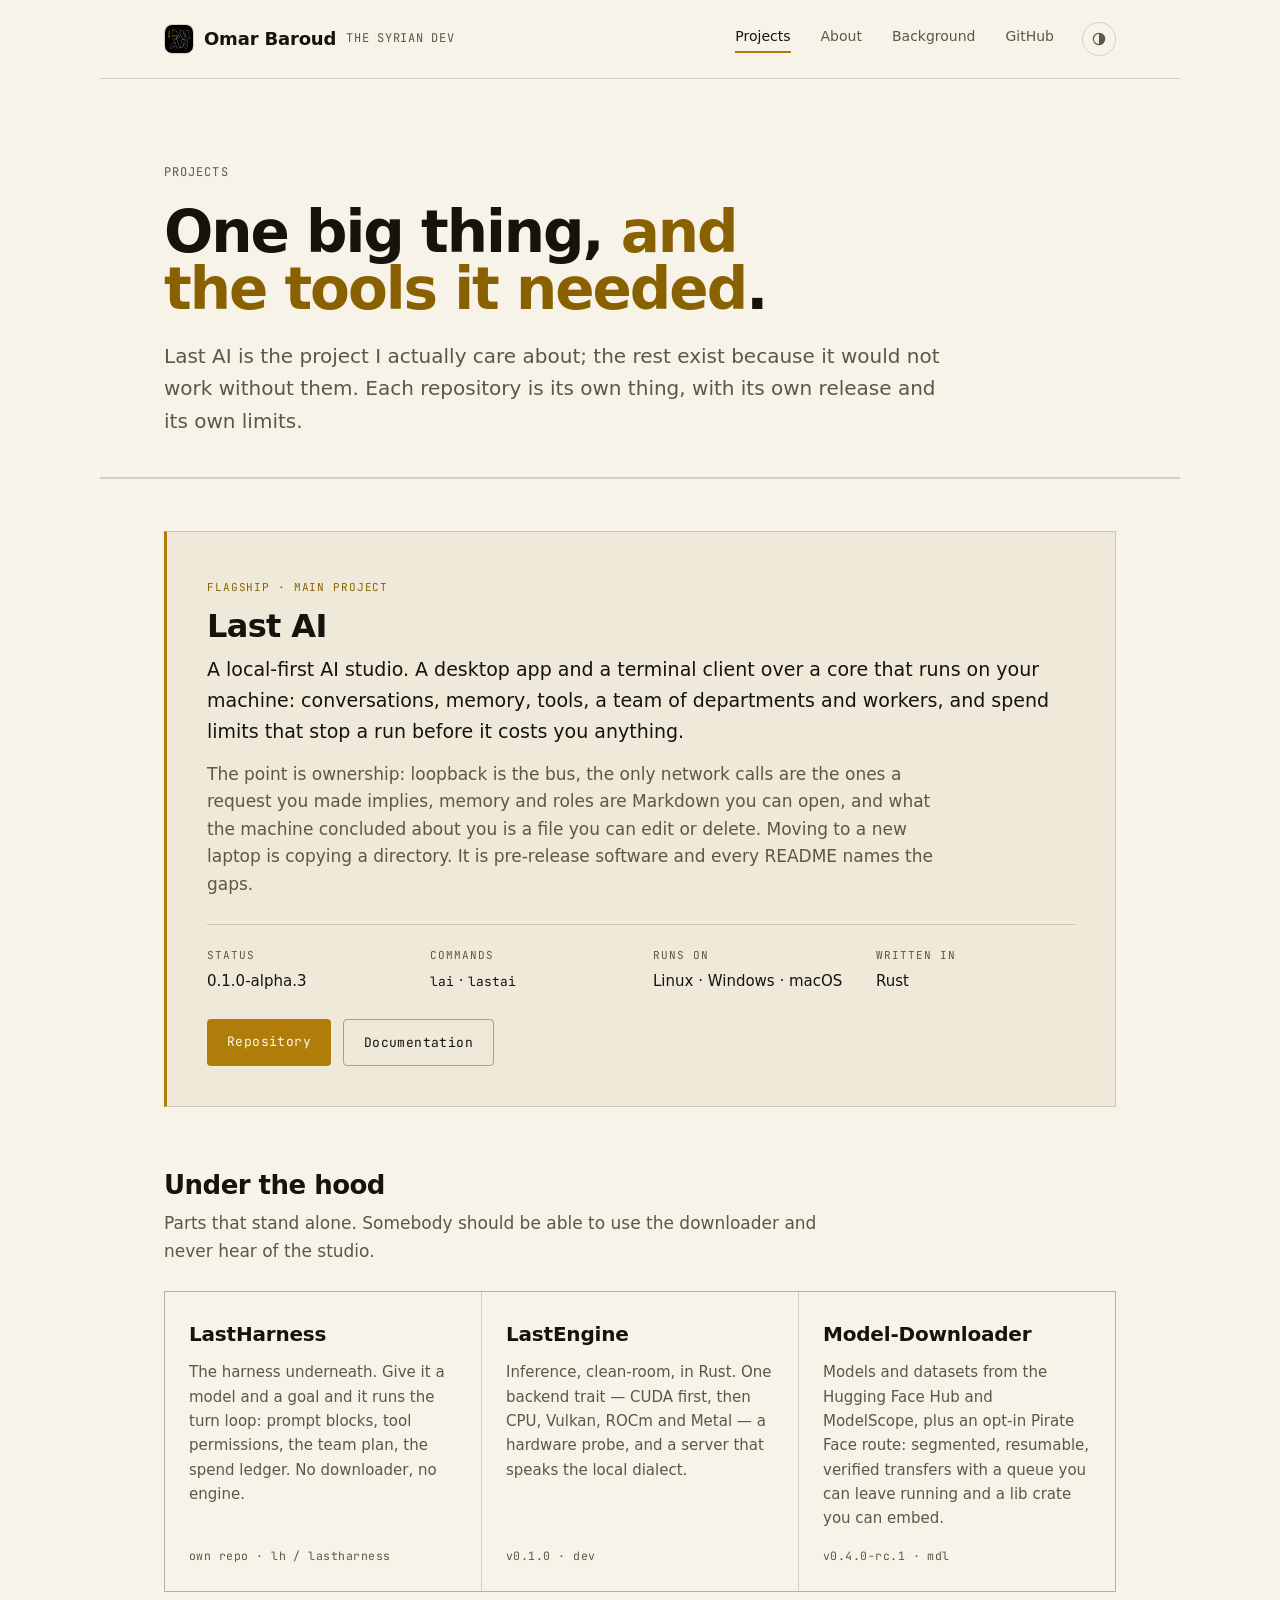
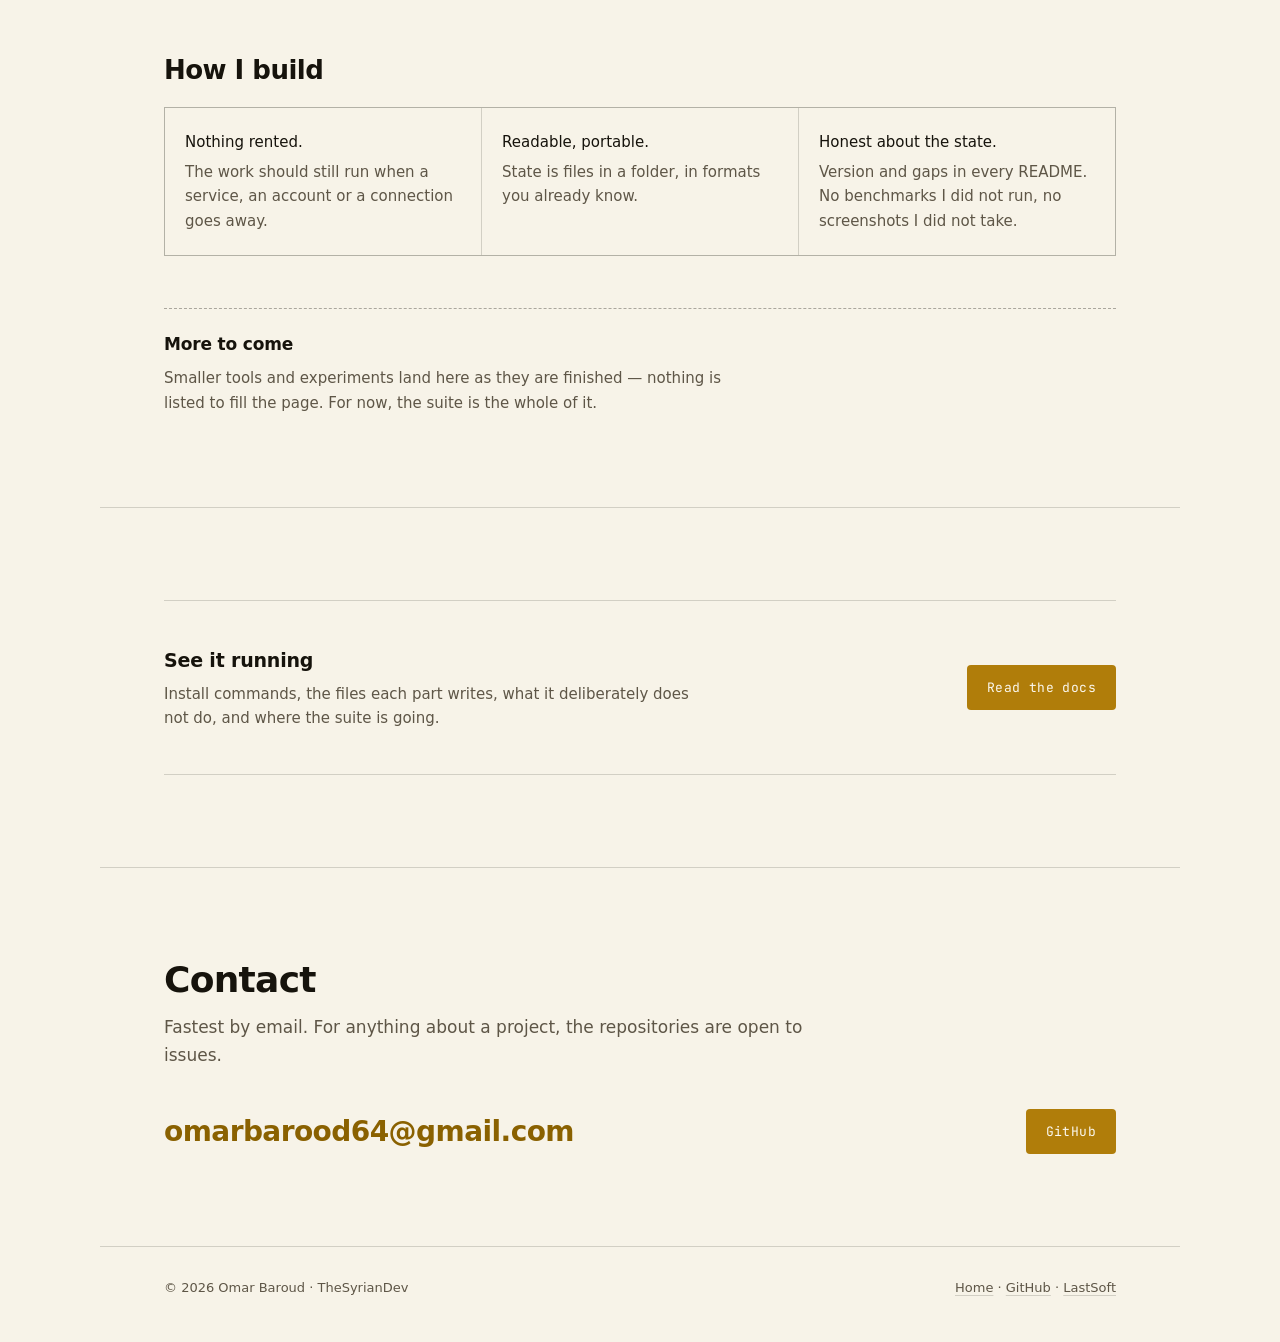
==== projects.html @ ea245a50 "Use the real profile mark and give the site a projects page. The hero and favicon now show Omar's mo" ====
<!doctype html>
<html lang="en">
<head>
<meta charset="utf-8">
<meta name="viewport" content="width=device-width, initial-scale=1">
<title>Projects — Omar Baroud</title>
<meta name="description" content="Projects by Omar Baroud (TheSyrianDev): Last AI, the local-first AI studio, and the tools under it — LastHarness, LastEngine and Model-Downloader.">
<meta name="theme-color" content="#0a0a09">
<link rel="icon" href="assets/pfp.png" type="image/png">
<link rel="icon" href="assets/favicon-64.png" sizes="64x64" type="image/png">
<link rel="apple-touch-icon" href="assets/apple-touch-icon.png">
<script>
  /* apply a saved theme before first paint so the page never flashes */
  try {
    var t = localStorage.getItem('theme');
    if (t === 'light' || t === 'dark' || t === 'auto') {
      document.documentElement.setAttribute('data-theme', t);
      if (t !== 'auto') {
        document.querySelector('meta[name="theme-color"]')
          .setAttribute('content', t === 'light' ? '#f7f3e8' : '#0a0a09');
      }
    }
  } catch (e) {}
</script>
<link rel="preconnect" href="https://cdn.fontshare.com" crossorigin>
<link rel="stylesheet" href="https://api.fontshare.com/v2/css?f[]=cabinet-grotesk@700,800&f[]=switzer@400,500&display=swap">
<link rel="stylesheet" href="https://fonts.googleapis.com/css2?family=JetBrains+Mono:wght@400;500&display=swap">
<link rel="stylesheet" href="style.css">
</head>
<body>

<a class="skip" href="#main">Skip to content</a>

<header class="top">
  <a class="who" href="./">
    <img class="avatar" src="assets/pfp.png" alt="" width="32" height="32">
    Omar Baroud <span>THE SYRIAN DEV</span>
  </a>

  <div class="top-right">
    <nav class="top-nav" aria-label="Sections">
      <a href="projects.html" aria-current="page">Projects</a>
      <a href="index.html#about">About</a>
      <a href="index.html#background">Background</a>
      <a href="https://github.com/TheSyrianDev">GitHub</a>
    </nav>

    <button class="theme" id="theme-toggle" type="button" aria-label="Theme: auto" title="Theme: auto">
      <svg class="i-auto" viewBox="0 0 24 24" aria-hidden="true" fill="none" stroke="currentColor" stroke-width="1.7">
        <circle cx="12" cy="12" r="8.5"/><path d="M12 3.5a8.5 8.5 0 0 1 0 17z" fill="currentColor" stroke="none"/>
      </svg>
      <svg class="i-light" viewBox="0 0 24 24" aria-hidden="true" fill="none" stroke="currentColor" stroke-width="1.7" stroke-linecap="round">
        <circle cx="12" cy="12" r="4.2"/><path d="M12 2.6v2.2M12 19.2v2.2M4.4 12H2.2M21.8 12h-2.2M6.4 6.4 4.8 4.8M19.2 19.2l-1.6-1.6M17.6 6.4l1.6-1.6M4.8 19.2l1.6-1.6"/>
      </svg>
      <svg class="i-dark" viewBox="0 0 24 24" aria-hidden="true" fill="none" stroke="currentColor" stroke-width="1.7" stroke-linejoin="round">
        <path d="M20 14.6A8.6 8.6 0 0 1 9.4 4a8.6 8.6 0 1 0 10.6 10.6z"/>
      </svg>
    </button>
  </div>
</header>

<main id="main">

  <section class="page-head wrap">
    <p class="eyebrow">Projects</p>
    <h1 class="page-title">One big thing, <em>and the tools it needed</em>.</h1>
    <p class="lede">
      Last AI is the project I actually care about; the rest exist because it
      would not work without them. Each repository is its own thing, with its
      own release and its own limits.
    </p>
  </section>

  <section class="wrap project-page">
    <article id="last-ai" class="featured featured-tall">
      <span class="label">Flagship · main project</span>
      <h2>Last AI</h2>
      <p class="lead">
        A local-first AI studio. A desktop app and a terminal client over a core
        that runs on your machine: conversations, memory, tools, a team of
        departments and workers, and spend limits that stop a run before it
        costs you anything.
      </p>
      <p>
        The point is ownership: loopback is the bus, the only network calls are
        the ones a request you made implies, memory and roles are Markdown you
        can open, and what the machine concluded about you is a file you can
        edit or delete. Moving to a new laptop is copying a directory. It is
        pre-release software and every README names the gaps.
      </p>
      <dl class="spec">
        <div><dt>Status</dt><dd>0.1.0-alpha.3</dd></div>
        <div><dt>Commands</dt><dd><code>lai</code> · <code>lastai</code></dd></div>
        <div><dt>Runs on</dt><dd>Linux · Windows · macOS</dd></div>
        <div><dt>Written in</dt><dd>Rust</dd></div>
      </dl>
      <p class="actions">
        <a class="button" href="https://github.com/TheSyrianDev/LastAI">Repository</a>
        <a class="button ghost" href="/LastSoft/docs/">Documentation</a>
      </p>
    </article>

    <h2 class="block-title">Under the hood</h2>
    <p class="sub">
      Parts that stand alone. Somebody should be able to use the downloader and
      never hear of the studio.
    </p>

    <ul class="work work-3">
      <li id="lastharness">
        <span class="name"><a href="https://github.com/TheSyrianDev/LastHarness">LastHarness</a></span>
        <p>
          The harness underneath. Give it a model and a goal and it runs the
          turn loop: prompt blocks, tool permissions, the team plan, the spend
          ledger. No downloader, no engine.
        </p>
        <span class="state">own repo · lh / lastharness</span>
      </li>
      <li id="lastengine">
        <span class="name"><a href="https://github.com/TheSyrianDev/LastEngine">LastEngine</a></span>
        <p>
          Inference, clean-room, in Rust. One backend trait — CUDA first, then
          CPU, Vulkan, ROCm and Metal — a hardware probe, and a server that
          speaks the local dialect.
        </p>
        <span class="state">v0.1.0 · dev</span>
      </li>
      <li id="model-downloader">
        <span class="name"><a href="https://github.com/TheSyrianDev/Model-Downloader">Model-Downloader</a></span>
        <p>
          Models and datasets from the Hugging Face Hub and ModelScope, plus an
          opt-in Pirate Face route: segmented, resumable, verified transfers
          with a queue you can leave running and a lib crate you can embed.
        </p>
        <span class="state">v0.4.0-rc.1 · mdl</span>
      </li>
    </ul>

    <h2 class="block-title">How I build</h2>
    <ul class="principles">
      <li>
        <strong>Nothing rented.</strong> The work should still run when a
        service, an account or a connection goes away.
      </li>
      <li>
        <strong>Readable, portable.</strong> State is files in a folder, in
        formats you already know.
      </li>
      <li>
        <strong>Honest about the state.</strong> Version and gaps in every
        README. No benchmarks I did not run, no screenshots I did not take.
      </li>
    </ul>

    <div class="more-projects">
      <h3>More to come</h3>
      <p>
        Smaller tools and experiments land here as they are finished — nothing
        is listed to fill the page. For now, the suite is the whole of it.
      </p>
      <!-- add new projects as <li> entries in .work above, or their own article here -->
    </div>
  </section>

  <section class="wrap">
    <div class="docs">
      <div>
        <h3>See it running</h3>
        <p>
          Install commands, the files each part writes, what it deliberately
          does not do, and where the suite is going.
        </p>
      </div>
      <a class="button" href="/LastSoft/docs/">Read the docs</a>
    </div>
  </section>

  <section id="contact" class="wrap">
    <h2>Contact</h2>
    <p class="sub">
      Fastest by email. For anything about a project, the repositories are open
      to issues.
    </p>
    <div class="contact">
      <a class="mail" href="mailto:omarbarood64@gmail.com">omarbarood64@gmail.com</a>
      <a class="button" href="https://github.com/TheSyrianDev">GitHub</a>
    </div>
  </section>

</main>

<footer class="wrap">
  <span>© 2026 Omar Baroud · TheSyrianDev</span>
  <span>
    <a href="./">Home</a> ·
    <a href="https://github.com/TheSyrianDev">GitHub</a> ·
    <a href="/LastSoft/">LastSoft</a>
  </span>
</footer>

<script src="theme.js" defer></script>
</body>
</html>
---- style.css ----
/* --------------------------------------------------------------- tokens */
/* Gold, black and white, taken from the mark on the profile picture.
   Dark is the default; [data-theme] on <html> overrides it. */

:root {
  --gold: #e0a526;
  --black: #0a0a09;

  --ground: #0a0a09;
  --raised: #131210;
  --ink: #f5f1e6;
  --muted: #a29a8b;
  --accent: #e0a526;
  --accent-fill: #e0a526;
  --hair: rgba(245, 241, 230, 0.14);
  --hair-strong: rgba(245, 241, 230, 0.28);
  --on-accent: #0a0a09;
  color-scheme: dark;

  --display: "Cabinet Grotesk", "Archivo", system-ui, sans-serif;
  --text: "Switzer", ui-sans-serif, system-ui, -apple-system, "Segoe UI", sans-serif;
  --mono: "JetBrains Mono", ui-monospace, SFMono-Regular, Menlo, monospace;

  --gutter: clamp(20px, 5vw, 64px);
  --measure: 62ch;
  --radius: 4px;
}

html[data-theme="light"] {
  --ground: #f7f3e8;
  --raised: #efe9da;
  --ink: #16130c;
  --muted: #5e5647;
  --accent: #8a6100;
  --accent-fill: #b07d0a;
  --hair: rgba(22, 19, 12, 0.16);
  --hair-strong: rgba(22, 19, 12, 0.34);
  --on-accent: #fbf8ef;
  color-scheme: light;
}

@media (prefers-color-scheme: light) {
  html[data-theme="auto"],
  html:not([data-theme]) {
    --ground: #f7f3e8;
    --raised: #efe9da;
    --ink: #16130c;
    --muted: #5e5647;
    --accent: #8a6100;
    --accent-fill: #b07d0a;
    --hair: rgba(22, 19, 12, 0.16);
    --hair-strong: rgba(22, 19, 12, 0.34);
    --on-accent: #fbf8ef;
    color-scheme: light;
  }
}

* { box-sizing: border-box; }

html {
  -webkit-text-size-adjust: 100%;
  scroll-behavior: smooth;
  background: var(--ground);
  scroll-padding-top: 24px;
}

body {
  margin: 0;
  background: var(--ground);
  color: var(--ink);
  font-family: var(--text);
  font-size: 17px;
  line-height: 1.62;
  -webkit-font-smoothing: antialiased;
  text-rendering: optimizeLegibility;
  transition: background-color 180ms ease, color 180ms ease;
}

::selection { background: var(--accent-fill); color: var(--on-accent); }

:focus-visible {
  outline: 2px solid var(--accent);
  outline-offset: 3px;
  border-radius: 2px;
}

a {
  color: inherit;
  text-decoration-color: var(--hair);
  text-underline-offset: 3px;
}
a:hover { text-decoration-color: var(--accent); }

code {
  font-family: var(--mono);
  font-size: 0.86em;
  color: var(--ink);
}

.skip {
  position: absolute;
  left: -9999px;
}
.skip:focus {
  left: 12px;
  top: 12px;
  padding: 10px 16px;
  background: var(--ink);
  color: var(--ground);
  z-index: 20;
}

/* --------------------------------------------------------------- layout */
.wrap {
  max-width: 1080px;
  margin: 0 auto;
  padding-inline: var(--gutter);
}

header.top {
  display: flex;
  align-items: center;
  justify-content: space-between;
  gap: 20px;
  flex-wrap: wrap;
  padding-block: 22px;
  max-width: 1080px;
  margin: 0 auto;
  padding-inline: var(--gutter);
  border-bottom: 1px solid var(--hair);
}

.who {
  display: flex;
  align-items: center;
  gap: 10px;
  font-family: var(--display);
  font-weight: 800;
  font-size: 18px;
  letter-spacing: -0.01em;
  text-decoration: none;
}

.who .avatar {
  width: 30px;
  height: 30px;
  flex: none;
  border-radius: 8px;
  border: 1px solid var(--hair);
  display: block;
  object-fit: cover;
}

.who span {
  font-family: var(--mono);
  font-size: 12px;
  font-weight: 400;
  letter-spacing: 0.06em;
  color: var(--muted);
}

.top-right {
  display: flex;
  align-items: center;
  gap: clamp(14px, 2.4vw, 28px);
}

nav.top-nav {
  display: flex;
  gap: clamp(14px, 2.4vw, 30px);
  font-size: 14px;
}

nav.top-nav a {
  color: var(--muted);
  text-decoration: none;
}
nav.top-nav a:hover { color: var(--ink); }
nav.top-nav a[aria-current="page"] { color: var(--ink); }
nav.top-nav a[aria-current="page"]::after {
  content: "";
  display: block;
  height: 2px;
  margin-top: 3px;
  background: var(--accent-fill);
}

.theme {
  display: inline-flex;
  align-items: center;
  justify-content: center;
  width: 34px;
  height: 34px;
  padding: 0;
  border: 1px solid var(--hair);
  border-radius: 50%;
  background: transparent;
  color: var(--muted);
  cursor: pointer;
  transition: color 140ms ease, border-color 140ms ease;
}
.theme:hover { color: var(--accent); border-color: var(--hair-strong); }
.theme svg { width: 16px; height: 16px; display: block; }
.theme .i-light, .theme .i-dark { display: none; }

/* auto shows the half moon, an explicit choice shows what is now on screen */
html[data-theme="light"] .theme .i-light,
html[data-theme="dark"] .theme .i-dark,
html[data-theme="auto"] .theme .i-auto { display: block; }
html[data-theme="light"] .theme .i-auto,
html[data-theme="dark"] .theme .i-auto { display: none; }

/* ---------------------------------------------------------------- hero */
.hero {
  display: grid;
  grid-template-columns: minmax(0, 1fr) auto;
  align-items: center;
  gap: clamp(28px, 6vw, 72px);
  padding-block: clamp(56px, 11vw, 118px) clamp(40px, 7vw, 80px);
  border-bottom: 1px solid var(--hair);
}

.hero-mark {
  justify-self: end;
  width: clamp(150px, 24vw, 260px);
}
.hero-mark img {
  display: block;
  width: 100%;
  height: auto;
  border-radius: 14px;
  border: 1px solid var(--hair);
  background: #0a0a09;
}
.hero-mark p {
  display: flex;
  justify-content: space-between;
  gap: 10px;
  margin: 10px 0 0;
  font-family: var(--mono);
  font-size: 11px;
  letter-spacing: 0.06em;
  color: var(--accent);
}
.hero-mark p span { color: var(--muted); }

.eyebrow {
  font-family: var(--mono);
  font-size: 12px;
  letter-spacing: 0.09em;
  text-transform: uppercase;
  color: var(--muted);
  margin: 0 0 22px;
}
.eyebrow b { color: var(--accent); font-weight: 500; }

h1 {
  font-family: var(--display);
  font-weight: 800;
  font-size: clamp(40px, 8vw, 88px);
  line-height: 0.98;
  letter-spacing: -0.035em;
  margin: 0 0 26px;
  max-width: 16ch;
  text-wrap: balance;
}
h1 em {
  font-style: normal;
  color: var(--accent);
}

.lede {
  max-width: var(--measure);
  font-size: clamp(17px, 1.9vw, 20px);
  color: var(--muted);
  margin: 0;
}
.lede strong { color: var(--ink); font-weight: 500; }

.facts {
  list-style: none;
  display: flex;
  flex-wrap: wrap;
  gap: 8px 10px;
  margin: 34px 0 0;
  padding: 0;
}

.facts li {
  font-family: var(--mono);
  font-size: 12px;
  letter-spacing: 0.02em;
  color: var(--muted);
  border: 1px solid var(--hair);
  border-radius: 999px;
  padding: 5px 12px;
}
.facts li:first-child {
  color: var(--accent);
  border-color: color-mix(in srgb, var(--accent) 45%, transparent);
}

/* ------------------------------------------------------------ sections */
section { padding-block: clamp(48px, 8vw, 92px); }

section + section { border-top: 1px solid var(--hair); }

h2 {
  font-family: var(--display);
  font-weight: 800;
  font-size: clamp(26px, 3.6vw, 36px);
  letter-spacing: -0.02em;
  line-height: 1.1;
  margin: 0 0 14px;
}

.sub {
  max-width: var(--measure);
  color: var(--muted);
  margin: 0 0 40px;
}

h3 {
  font-family: var(--display);
  font-weight: 700;
  font-size: 19px;
  letter-spacing: -0.01em;
  margin: 0 0 8px;
}

/* about */
.about {
  display: grid;
  grid-template-columns: minmax(0, 1fr) minmax(0, 1fr);
  gap: clamp(24px, 5vw, 64px);
  align-items: start;
}
.about p { margin: 0 0 18px; max-width: var(--measure); }
.about p:last-child { margin-bottom: 0; }
.about .aside {
  border-left: 2px solid var(--accent-fill);
  padding-left: 22px;
  font-size: 15px;
  color: var(--muted);
}
.about .aside dl { margin: 0; display: grid; gap: 14px; }
.about .aside dt {
  font-family: var(--mono);
  font-size: 11px;
  letter-spacing: 0.09em;
  text-transform: uppercase;
  color: var(--muted);
  margin-bottom: 3px;
}
.about .aside dd { margin: 0; color: var(--ink); }

/* goal list */
.goal-list {
  list-style: none;
  margin: 0;
  padding: 0;
  display: grid;
  gap: 0;
}
.goal-list li {
  display: grid;
  grid-template-columns: 46px minmax(0, 1fr);
  gap: 18px;
  padding-block: 22px;
  border-top: 1px solid var(--hair);
}
.goal-list li:last-child { border-bottom: 1px solid var(--hair); }
.goal-list b {
  font-family: var(--mono);
  font-weight: 400;
  font-size: 13px;
  color: var(--accent);
  padding-top: 3px;
}
.goal-list span { color: var(--muted); max-width: 68ch; }
.goal-list strong { color: var(--ink); font-weight: 500; }

/* section heading with a link on the right */
.section-head {
  display: flex;
  align-items: baseline;
  justify-content: space-between;
  gap: 20px;
  flex-wrap: wrap;
}
.section-head h2 { margin-bottom: 6px; }
.more {
  font-family: var(--mono);
  font-size: 13px;
  letter-spacing: 0.03em;
  color: var(--muted);
  text-decoration: none;
  white-space: nowrap;
}
.more:hover { color: var(--accent); }

/* featured project card */
.featured {
  display: block;
  margin: 26px 0 26px;
  padding: clamp(24px, 4vw, 40px);
  border: 1px solid var(--hair);
  border-left: 3px solid var(--accent-fill);
  background: var(--raised);
  text-decoration: none;
  transition: border-color 160ms ease;
}
a.featured:hover { border-color: var(--hair-strong); }
.featured .label {
  display: inline-block;
  font-family: var(--mono);
  font-size: 11px;
  letter-spacing: 0.08em;
  text-transform: uppercase;
  color: var(--accent);
  margin-bottom: 12px;
}
.featured h3, .featured h2 {
  font-family: var(--display);
  font-weight: 800;
  font-size: clamp(24px, 3.2vw, 32px);
  letter-spacing: -0.02em;
  margin: 0 0 10px;
}
.featured p { margin: 0; color: var(--muted); max-width: 68ch; }
.featured .state {
  display: block;
  margin-top: 16px;
  font-family: var(--mono);
  font-size: 11.5px;
  letter-spacing: 0.04em;
  color: var(--muted);
}

/* projects page */
.page-head {
  padding-block: clamp(44px, 8vw, 84px) clamp(26px, 4vw, 40px);
  border-bottom: 1px solid var(--hair);
}
h1.page-title {
  font-size: clamp(32px, 5.6vw, 58px);
  max-width: 22ch;
  margin-bottom: 22px;
}
.project-page { padding-block: clamp(32px, 5vw, 52px) clamp(48px, 8vw, 92px); }
.featured-tall { margin-top: 0; }
.featured .lead { font-size: clamp(17px, 1.9vw, 19px); color: var(--ink); max-width: 70ch; }
.featured .lead + p { margin-top: 14px; }
.featured .spec {
  display: grid;
  grid-template-columns: repeat(auto-fit, minmax(130px, 1fr));
  gap: 18px 24px;
  margin: 26px 0 0;
  padding-top: 22px;
  border-top: 1px solid var(--hair);
}
.featured .spec dt {
  font-family: var(--mono);
  font-size: 11px;
  letter-spacing: 0.09em;
  text-transform: uppercase;
  color: var(--muted);
  margin-bottom: 4px;
}
.featured .spec dd { margin: 0; font-size: 15px; }
.featured .actions {
  display: flex;
  flex-wrap: wrap;
  gap: 12px;
  margin-top: 26px;
  max-width: none;
}
.button.ghost {
  background: transparent;
  color: var(--ink);
  border: 1px solid var(--hair-strong);
}
.button.ghost:hover { border-color: var(--accent); color: var(--accent); filter: none; }

h2.block-title {
  font-size: clamp(20px, 2.6vw, 26px);
  margin: clamp(40px, 6vw, 64px) 0 10px;
}
h2.block-title + .sub { margin-bottom: 26px; }

.principles {
  list-style: none;
  margin: 22px 0 0;
  padding: 0;
  display: grid;
  grid-template-columns: repeat(auto-fit, minmax(220px, 1fr));
  gap: 1px;
  background: var(--hair);
  border: 1px solid var(--hair);
}
.principles li {
  background: var(--ground);
  padding: 22px 20px;
  color: var(--muted);
  font-size: 15px;
}
.principles strong { display: block; color: var(--ink); font-weight: 500; margin-bottom: 6px; }

.more-projects {
  margin-top: clamp(34px, 5vw, 52px);
  padding-top: 22px;
  border-top: 1px dashed var(--hair-strong);
}
.more-projects h3 { font-size: 17px; }
.more-projects p { margin: 0; color: var(--muted); max-width: 62ch; font-size: 15px; }

/* projects */
.work {
  list-style: none;
  margin: 0;
  padding: 0;
  display: grid;
  grid-template-columns: repeat(auto-fit, minmax(240px, 1fr));
  gap: 1px;
  background: var(--hair);
  border: 1px solid var(--hair);
}
.work li {
  background: var(--ground);
  padding: 26px 24px;
  display: flex;
  flex-direction: column;
  gap: 10px;
}
.work .name {
  font-family: var(--display);
  font-weight: 700;
  font-size: 20px;
  letter-spacing: -0.01em;
}
.work .name a { text-decoration: none; }
.work .name a:hover { color: var(--accent); }
.work p { margin: 0; color: var(--muted); font-size: 15px; }
.work .state {
  margin-top: auto;
  font-family: var(--mono);
  font-size: 11.5px;
  letter-spacing: 0.04em;
  color: var(--muted);
  padding-top: 6px;
}

/* LastSoft */
.company {
  display: grid;
  grid-template-columns: minmax(0, 1fr) auto;
  gap: 28px;
  align-items: center;
  border: 1px solid var(--hair);
  border-left: 3px solid var(--accent-fill);
  padding: clamp(22px, 4vw, 34px);
  background: var(--raised);
}
.company p { margin: 0; color: var(--muted); max-width: 66ch; }
.company h3 .tag {
  font-family: var(--mono);
  font-size: 11px;
  font-weight: 400;
  letter-spacing: 0.07em;
  text-transform: uppercase;
  color: var(--accent);
  border: 1px solid var(--hair);
  border-radius: 999px;
  padding: 2px 9px;
  vertical-align: 3px;
  margin-left: 6px;
}

.button {
  display: inline-block;
  font-family: var(--mono);
  font-size: 13px;
  letter-spacing: 0.03em;
  text-decoration: none;
  color: var(--on-accent);
  background: var(--accent-fill);
  padding: 12px 20px;
  border-radius: var(--radius);
  white-space: nowrap;
  transition: filter 140ms ease;
}
.button:hover { filter: brightness(1.08); }

/* docs band */
.docs {
  display: flex;
  align-items: center;
  justify-content: space-between;
  gap: 28px;
  flex-wrap: wrap;
  border-top: 1px solid var(--hair);
  border-bottom: 1px solid var(--hair);
  padding-block: clamp(28px, 5vw, 44px);
}
section.docs-section { padding-block: clamp(36px, 6vw, 56px); }
.docs h3 { margin-bottom: 6px; }
.docs p { margin: 0; color: var(--muted); max-width: 56ch; font-size: 15px; }

/* background: education, languages, skills */
.grid-3 {
  display: grid;
  grid-template-columns: repeat(3, minmax(0, 1fr));
  gap: 1px;
  background: var(--hair);
  border: 1px solid var(--hair);
}
.grid-3 > div {
  background: var(--ground);
  padding: 26px 24px;
}
.grid-3 p { margin: 0 0 12px; color: var(--muted); font-size: 15px; }
.grid-3 p:last-child { margin-bottom: 0; }
.grid-3 ul {
  list-style: none;
  margin: 0;
  padding: 0;
  display: grid;
  gap: 7px;
  font-size: 15px;
  color: var(--muted);
}
.grid-3 ul li::before {
  content: "";
  display: inline-block;
  width: 5px;
  height: 5px;
  border-radius: 50%;
  background: var(--accent-fill);
  vertical-align: 2px;
  margin-right: 9px;
}

/* contact */
.contact {
  display: grid;
  grid-template-columns: minmax(0, 1fr) auto;
  align-items: center;
  gap: 28px;
}
.contact a.mail {
  font-family: var(--display);
  font-weight: 700;
  font-size: clamp(20px, 3vw, 28px);
  letter-spacing: -0.02em;
  color: var(--accent);
  text-decoration: none;
  word-break: break-word;
}
.contact a.mail:hover { text-decoration: underline; }

/* --------------------------------------------------------------- footer */
footer.wrap {
  display: flex;
  justify-content: space-between;
  gap: 16px;
  flex-wrap: wrap;
  padding-block: 30px 44px;
  border-top: 1px solid var(--hair);
  font-size: 13px;
  color: var(--muted);
}
footer.wrap a { color: var(--muted); }
footer.wrap a:hover { color: var(--accent); }

/* ----------------------------------------------------------- responsive */
@media (max-width: 820px) {
  .about,
  .hero,
  .grid-3,
  .work,
  .company,
  .contact {
    grid-template-columns: minmax(0, 1fr);
  }
  .hero-mark {
    justify-self: start;
    width: clamp(130px, 32vw, 180px);
    order: -1;
  }
  .work { gap: 1px; }
  .company { align-items: start; }
  .button { justify-self: start; }
}

@media (max-width: 560px) {
  body { font-size: 16px; }
  header.top { padding-block: 18px 14px; }
  .top-right { width: 100%; justify-content: space-between; }
  nav.top-nav { font-size: 13px; gap: 14px; flex-wrap: wrap; }
  .goal-list li { grid-template-columns: 30px minmax(0, 1fr); gap: 12px; }
  h1 { max-width: none; }
}

@media (prefers-reduced-motion: reduce) {
  html { scroll-behavior: auto; }
  *, *::before, *::after {
    transition-duration: 0.01ms !important;
    animation-duration: 0.01ms !important;
  }
}

@media print {
  :root, html[data-theme="light"] {
    --ground: #fff;
    --raised: #fff;
    --ink: #000;
    --muted: #333;
    --accent: #6b4b00;
    --hair: rgba(0, 0, 0, 0.2);
  }
  .theme, nav.top-nav, .skip { display: none; }
  section { break-inside: avoid; }
}
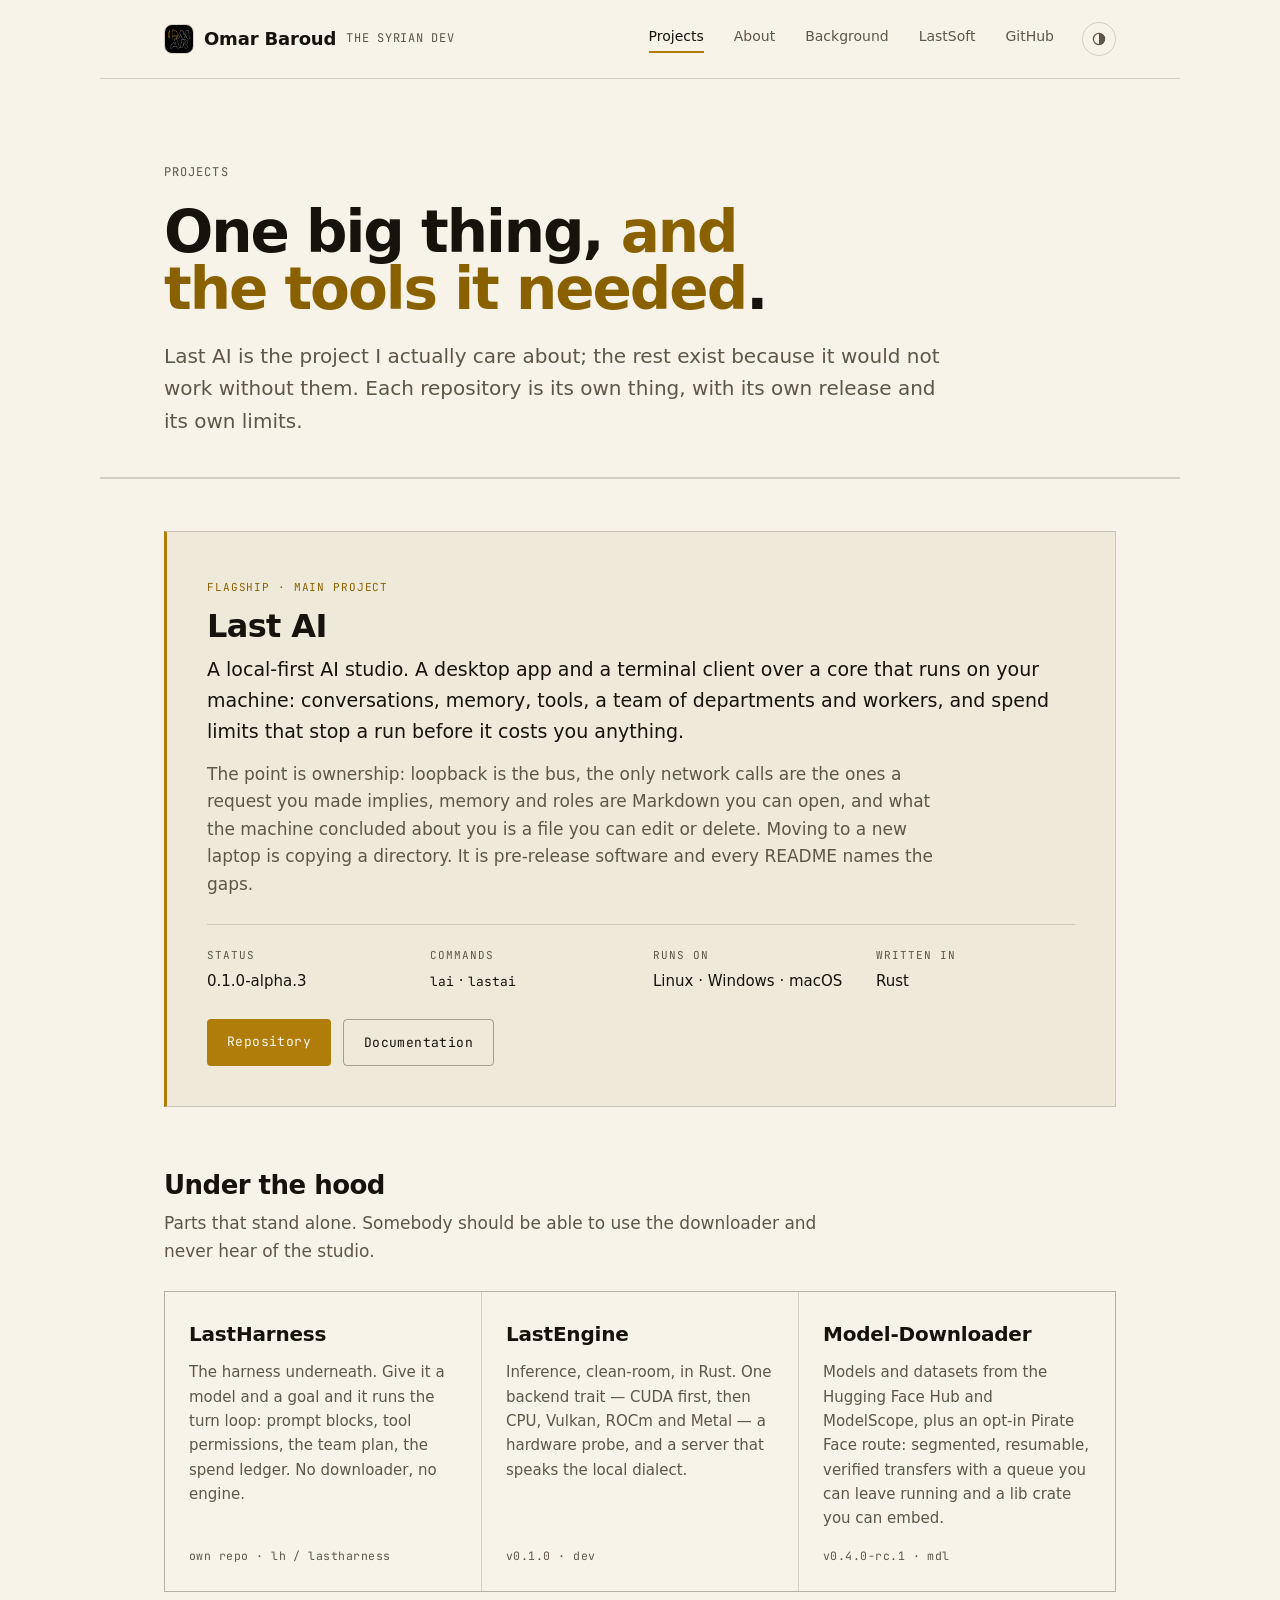
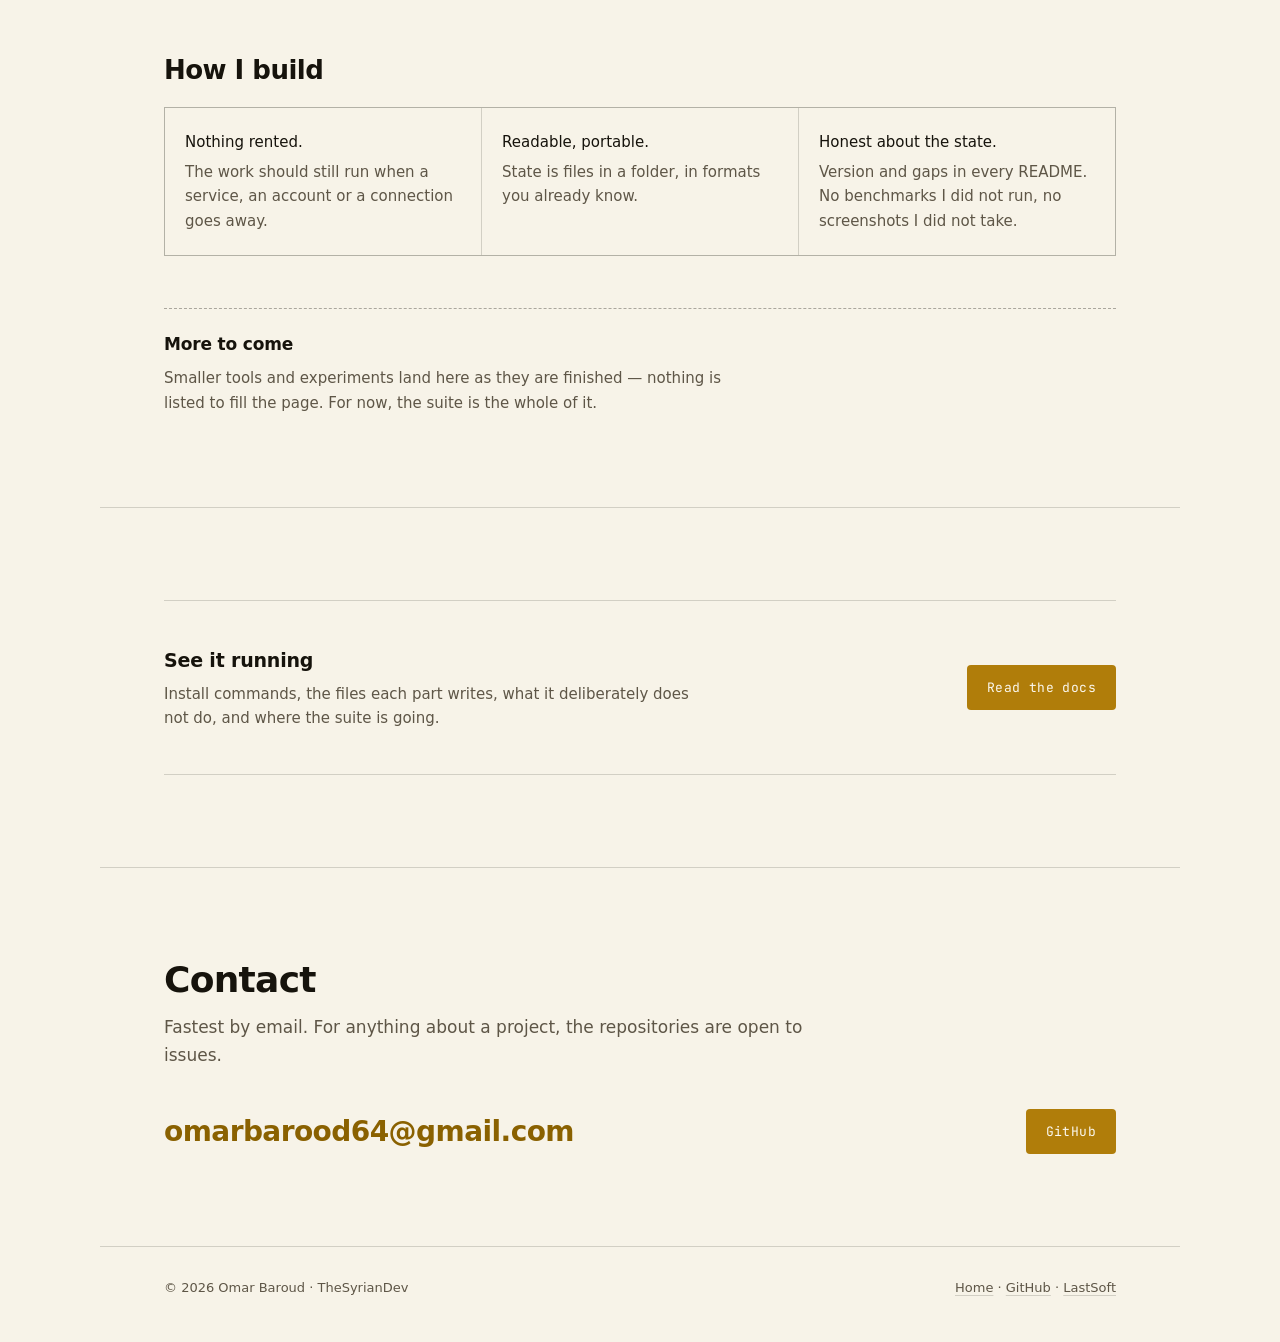
==== commit 52ba7165: "Add LastSoft to the nav and point the downloader at its new repo" ====
--- a/projects.html
+++ b/projects.html
@@ -42,6 +42,7 @@
       <a href="projects.html" aria-current="page">Projects</a>
       <a href="index.html#about">About</a>
       <a href="index.html#background">Background</a>
+      <a href="/LastSoft/">LastSoft</a>
       <a href="https://github.com/TheSyrianDev">GitHub</a>
     </nav>
 
@@ -126,7 +127,7 @@
         <span class="state">v0.1.0 · dev</span>
       </li>
       <li id="model-downloader">
-        <span class="name"><a href="https://github.com/TheSyrianDev/Model-Downloader">Model-Downloader</a></span>
+        <span class="name"><a href="https://github.com/TheSyrianDev/Last-Model-Downloader">Model-Downloader</a></span>
         <p>
           Models and datasets from the Hugging Face Hub and ModelScope, plus an
           opt-in Pirate Face route: segmented, resumable, verified transfers
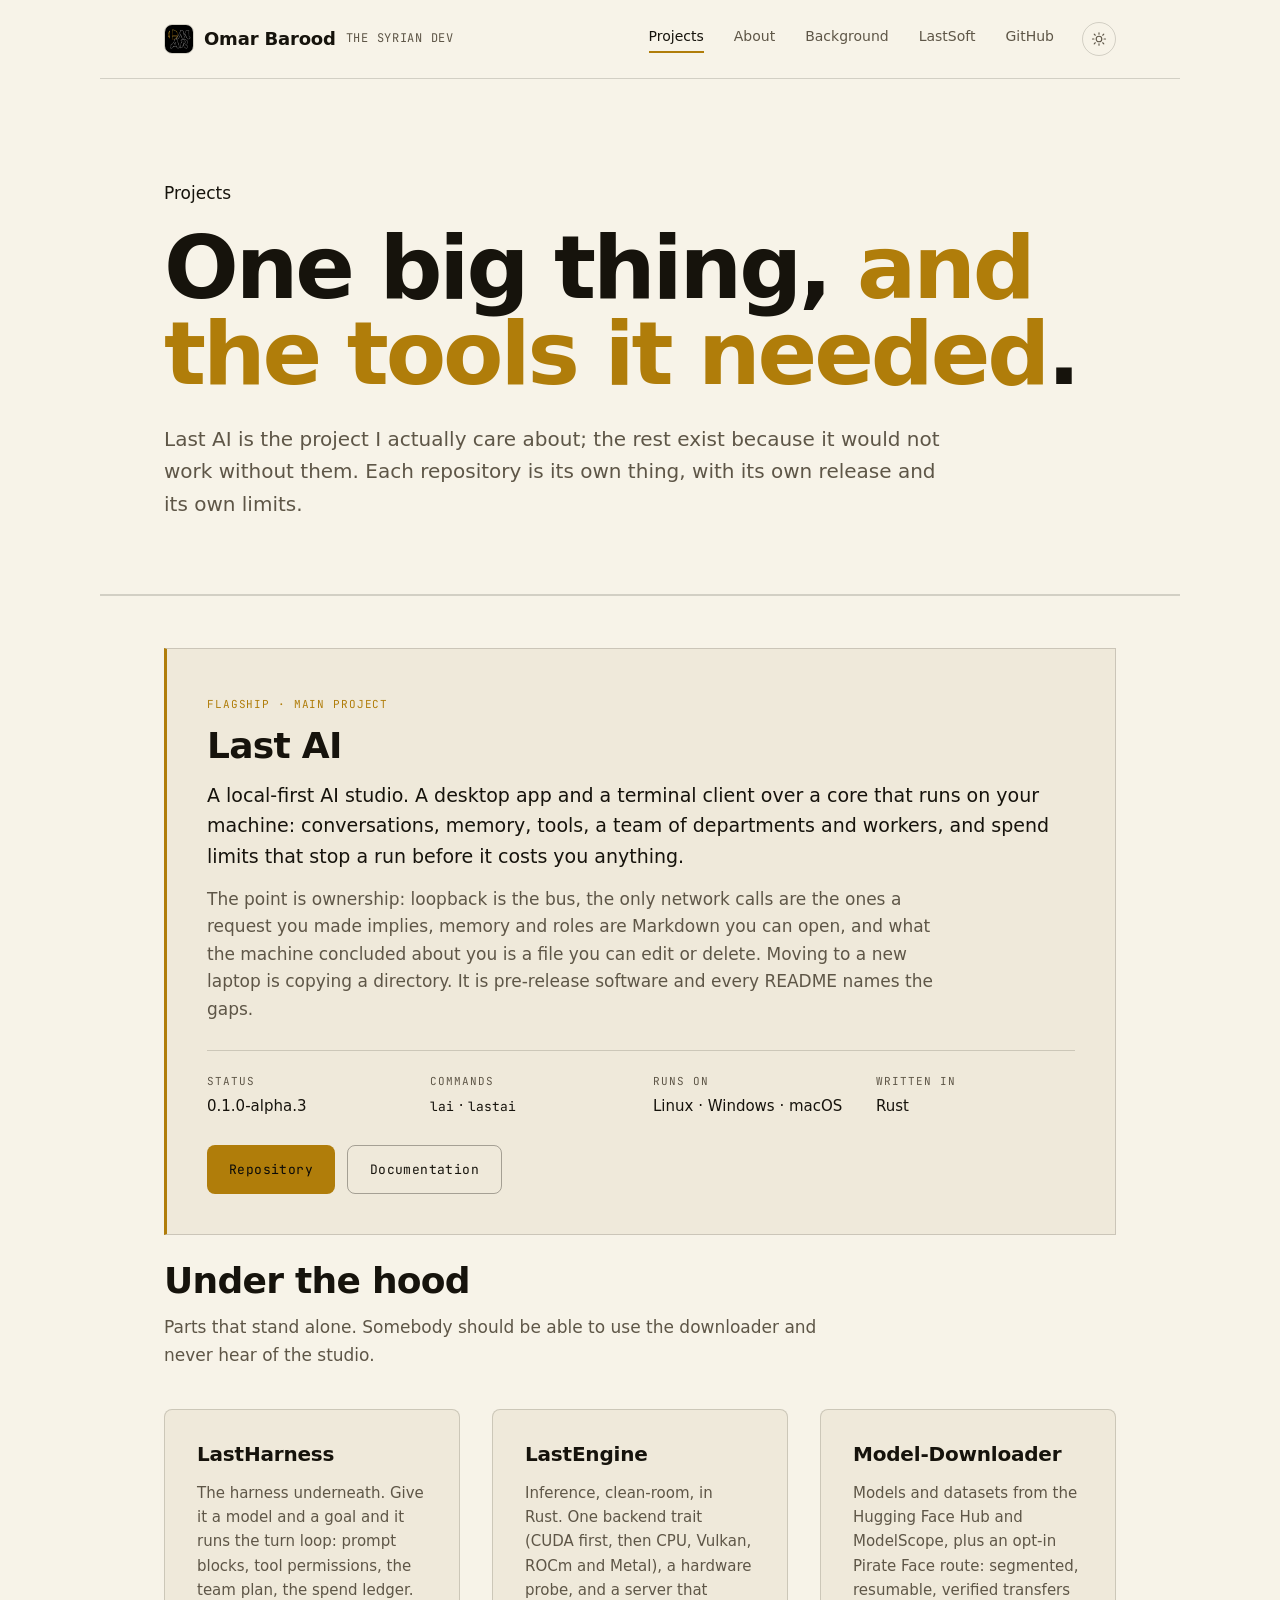
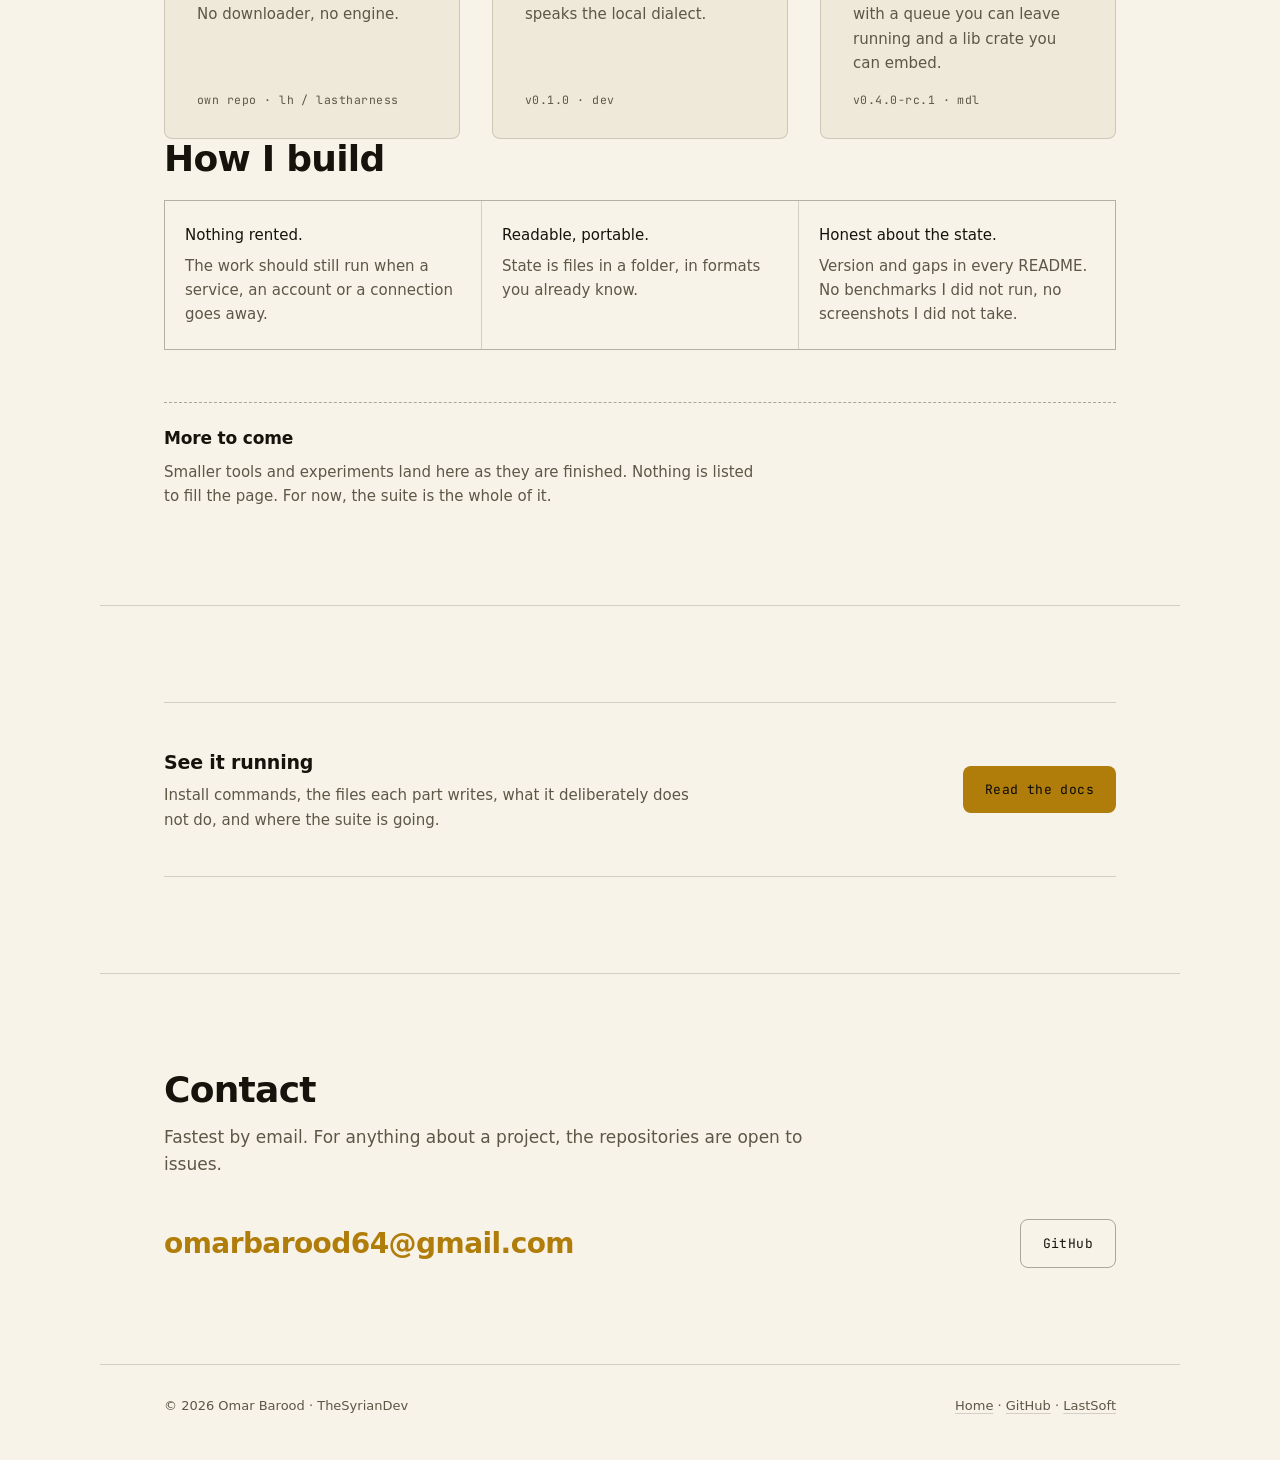
==== commit b15fc736: "Rebuild the portfolio around a lighter default theme Simplifies the header and hero, moves the theme" ====
--- a/projects.html
+++ b/projects.html
@@ -3,29 +3,24 @@
 <head>
 <meta charset="utf-8">
 <meta name="viewport" content="width=device-width, initial-scale=1">
-<title>Projects — Omar Baroud</title>
-<meta name="description" content="Projects by Omar Baroud (TheSyrianDev): Last AI, the local-first AI studio, and the tools under it — LastHarness, LastEngine and Model-Downloader.">
-<meta name="theme-color" content="#0a0a09">
+<title>Projects - Omar Barood</title>
+<meta name="description" content="Projects by Omar Barood (TheSyrianDev): Last AI, the local-first AI studio, and the tools under it: LastHarness, LastEngine and Model-Downloader.">
+<meta name="theme-color" content="#f7f3e8">
 <link rel="icon" href="assets/pfp.png" type="image/png">
 <link rel="icon" href="assets/favicon-64.png" sizes="64x64" type="image/png">
 <link rel="apple-touch-icon" href="assets/apple-touch-icon.png">
-<script>
-  /* apply a saved theme before first paint so the page never flashes */
-  try {
-    var t = localStorage.getItem('theme');
-    if (t === 'light' || t === 'dark' || t === 'auto') {
-      document.documentElement.setAttribute('data-theme', t);
-      if (t !== 'auto') {
-        document.querySelector('meta[name="theme-color"]')
-          .setAttribute('content', t === 'light' ? '#f7f3e8' : '#0a0a09');
-      }
-    }
-  } catch (e) {}
-</script>
 <link rel="preconnect" href="https://cdn.fontshare.com" crossorigin>
 <link rel="stylesheet" href="https://api.fontshare.com/v2/css?f[]=cabinet-grotesk@700,800&f[]=switzer@400,500&display=swap">
 <link rel="stylesheet" href="https://fonts.googleapis.com/css2?family=JetBrains+Mono:wght@400;500&display=swap">
 <link rel="stylesheet" href="style.css">
+<script>
+  (function () {
+    var root = document.documentElement;
+    var saved = localStorage.getItem('theme');
+    if (saved) { root.setAttribute('data-theme', saved); return; }
+    if (window.matchMedia('(prefers-color-scheme: dark)').matches) { root.setAttribute('data-theme', 'dark'); }
+  })();
+</script>
 </head>
 <body>
 
@@ -33,10 +28,9 @@
 
 <header class="top">
   <a class="who" href="./">
-    <img class="avatar" src="assets/pfp.png" alt="" width="32" height="32">
-    Omar Baroud <span>THE SYRIAN DEV</span>
+    <img class="avatar" src="assets/pfp.png" alt="" width="30" height="30">
+    Omar Barood <span>THE SYRIAN DEV</span>
   </a>
-
   <div class="top-right">
     <nav class="top-nav" aria-label="Sections">
       <a href="projects.html" aria-current="page">Projects</a>
@@ -45,11 +39,7 @@
       <a href="/LastSoft/">LastSoft</a>
       <a href="https://github.com/TheSyrianDev">GitHub</a>
     </nav>
-
-    <button class="theme" id="theme-toggle" type="button" aria-label="Theme: auto" title="Theme: auto">
-      <svg class="i-auto" viewBox="0 0 24 24" aria-hidden="true" fill="none" stroke="currentColor" stroke-width="1.7">
-        <circle cx="12" cy="12" r="8.5"/><path d="M12 3.5a8.5 8.5 0 0 1 0 17z" fill="currentColor" stroke="none"/>
-      </svg>
+    <button class="theme" id="theme-toggle" type="button" aria-label="Theme: light" title="Theme: light">
       <svg class="i-light" viewBox="0 0 24 24" aria-hidden="true" fill="none" stroke="currentColor" stroke-width="1.7" stroke-linecap="round">
         <circle cx="12" cy="12" r="4.2"/><path d="M12 2.6v2.2M12 19.2v2.2M4.4 12H2.2M21.8 12h-2.2M6.4 6.4 4.8 4.8M19.2 19.2l-1.6-1.6M17.6 6.4l1.6-1.6M4.8 19.2l1.6-1.6"/>
       </svg>
@@ -64,7 +54,7 @@
 
   <section class="page-head wrap">
     <p class="eyebrow">Projects</p>
-    <h1 class="page-title">One big thing, <em>and the tools it needed</em>.</h1>
+    <h1>One big thing, <em>and the tools it needed</em>.</h1>
     <p class="lede">
       Last AI is the project I actually care about; the rest exist because it
       would not work without them. Each repository is its own thing, with its
@@ -107,7 +97,7 @@
       never hear of the studio.
     </p>
 
-    <ul class="work work-3">
+    <ul class="work">
       <li id="lastharness">
         <span class="name"><a href="https://github.com/TheSyrianDev/LastHarness">LastHarness</a></span>
         <p>
@@ -120,8 +110,8 @@
       <li id="lastengine">
         <span class="name"><a href="https://github.com/TheSyrianDev/LastEngine">LastEngine</a></span>
         <p>
-          Inference, clean-room, in Rust. One backend trait — CUDA first, then
-          CPU, Vulkan, ROCm and Metal — a hardware probe, and a server that
+          Inference, clean-room, in Rust. One backend trait (CUDA first, then
+          CPU, Vulkan, ROCm and Metal), a hardware probe, and a server that
           speaks the local dialect.
         </p>
         <span class="state">v0.1.0 · dev</span>
@@ -156,10 +146,9 @@
     <div class="more-projects">
       <h3>More to come</h3>
       <p>
-        Smaller tools and experiments land here as they are finished — nothing
+        Smaller tools and experiments land here as they are finished. Nothing
         is listed to fill the page. For now, the suite is the whole of it.
       </p>
-      <!-- add new projects as <li> entries in .work above, or their own article here -->
     </div>
   </section>
 
@@ -184,14 +173,14 @@
     </p>
     <div class="contact">
       <a class="mail" href="mailto:omarbarood64@gmail.com">omarbarood64@gmail.com</a>
-      <a class="button" href="https://github.com/TheSyrianDev">GitHub</a>
+      <a class="button ghost" href="https://github.com/TheSyrianDev">GitHub</a>
     </div>
   </section>
 
 </main>
 
 <footer class="wrap">
-  <span>© 2026 Omar Baroud · TheSyrianDev</span>
+  <span>© 2026 Omar Barood · TheSyrianDev</span>
   <span>
     <a href="./">Home</a> ·
     <a href="https://github.com/TheSyrianDev">GitHub</a> ·
--- a/style.css
+++ b/style.css
@@ -1,21 +1,23 @@
-/* --------------------------------------------------------------- tokens */
-/* Gold, black and white, taken from the mark on the profile picture.
-   Dark is the default; [data-theme] on <html> overrides it. */
+/* ---------------------------------------------------------------
+ * TheSyrianDev — design system
+ * Warm editorial: gold on deep warm black / warm cream.
+ * Light and dark are the only two states. No auto.
+ * One accent: gold. One radius scale. One font family for display.
+ * --------------------------------------------------------------- */
 
 :root {
-  --gold: #e0a526;
-  --black: #0a0a09;
-
   --ground: #0a0a09;
-  --raised: #131210;
+  --raised: #14120f;
   --ink: #f5f1e6;
   --muted: #a29a8b;
   --accent: #e0a526;
   --accent-fill: #e0a526;
+  --on-accent: #0a0a09;
   --hair: rgba(245, 241, 230, 0.14);
   --hair-strong: rgba(245, 241, 230, 0.28);
-  --on-accent: #0a0a09;
-  color-scheme: dark;
+  --selection: rgba(224, 165, 38, 0.35);
+  --scrollbar: rgba(245, 241, 230, 0.6);
+  --scrollbar-hover: rgba(245, 241, 230, 0.85);
 
   --display: "Cabinet Grotesk", "Archivo", system-ui, sans-serif;
   --text: "Switzer", ui-sans-serif, system-ui, -apple-system, "Segoe UI", sans-serif;
@@ -23,7 +25,9 @@
 
   --gutter: clamp(20px, 5vw, 64px);
   --measure: 62ch;
-  --radius: 4px;
+  --radius: 8px;
+  --ease: cubic-bezier(0.16, 1, 0.3, 1);
+  color-scheme: dark;
 }
 
 html[data-theme="light"] {
@@ -31,36 +35,41 @@
   --raised: #efe9da;
   --ink: #16130c;
   --muted: #5e5647;
-  --accent: #8a6100;
+  --accent: #b07d0a;
   --accent-fill: #b07d0a;
+  --on-accent: #0a0a09;
   --hair: rgba(22, 19, 12, 0.16);
   --hair-strong: rgba(22, 19, 12, 0.34);
-  --on-accent: #fbf8ef;
+  --selection: rgba(176, 125, 10, 0.35);
+  --scrollbar: rgba(22, 19, 12, 0.6);
+  --scrollbar-hover: rgba(22, 19, 12, 0.85);
   color-scheme: light;
 }
 
-@media (prefers-color-scheme: light) {
-  html[data-theme="auto"],
-  html:not([data-theme]) {
-    --ground: #f7f3e8;
-    --raised: #efe9da;
-    --ink: #16130c;
-    --muted: #5e5647;
-    --accent: #8a6100;
-    --accent-fill: #b07d0a;
-    --hair: rgba(22, 19, 12, 0.16);
-    --hair-strong: rgba(22, 19, 12, 0.34);
-    --on-accent: #fbf8ef;
-    color-scheme: light;
-  }
-}
-
+/* Theme lock: only two states, no auto. */
+html[data-theme="light"] {
+  color-scheme: light;
+}
+
+/* Small accent text on the light ground needs a darker gold to clear AA. */
+html[data-theme="light"] .facts li:first-child {
+  color: #8a6100;
+}
+
+html[data-theme="dark"] {
+  color-scheme: dark;
+}
+
+/* ---------------------------------------------------------------
+ * Base
+ * --------------------------------------------------------------- */
 * { box-sizing: border-box; }
 
 html {
   -webkit-text-size-adjust: 100%;
   scroll-behavior: smooth;
   background: var(--ground);
+  color-scheme: dark;
   scroll-padding-top: 24px;
 }
 
@@ -76,7 +85,10 @@
   transition: background-color 180ms ease, color 180ms ease;
 }
 
-::selection { background: var(--accent-fill); color: var(--on-accent); }
+::selection {
+  background: var(--accent-fill);
+  color: var(--on-accent);
+}
 
 :focus-visible {
   outline: 2px solid var(--accent);
@@ -89,7 +101,10 @@
   text-decoration-color: var(--hair);
   text-underline-offset: 3px;
 }
-a:hover { text-decoration-color: var(--accent); }
+
+a:hover {
+  text-decoration-color: var(--accent);
+}
 
 code {
   font-family: var(--mono);
@@ -101,6 +116,7 @@
   position: absolute;
   left: -9999px;
 }
+
 .skip:focus {
   left: 12px;
   top: 12px;
@@ -110,13 +126,18 @@
   z-index: 20;
 }
 
-/* --------------------------------------------------------------- layout */
+/* ---------------------------------------------------------------
+ * Layout
+ * --------------------------------------------------------------- */
 .wrap {
   max-width: 1080px;
   margin: 0 auto;
   padding-inline: var(--gutter);
 }
 
+/* ---------------------------------------------------------------
+ * Header
+ * --------------------------------------------------------------- */
 header.top {
   display: flex;
   align-items: center;
@@ -139,6 +160,7 @@
   font-size: 18px;
   letter-spacing: -0.01em;
   text-decoration: none;
+  color: var(--ink);
 }
 
 .who .avatar {
@@ -174,9 +196,17 @@
 nav.top-nav a {
   color: var(--muted);
   text-decoration: none;
-}
-nav.top-nav a:hover { color: var(--ink); }
-nav.top-nav a[aria-current="page"] { color: var(--ink); }
+  font-size: 14px;
+}
+
+nav.top-nav a:hover {
+  color: var(--ink);
+}
+
+nav.top-nav a[aria-current="page"] {
+  color: var(--ink);
+}
+
 nav.top-nav a[aria-current="page"]::after {
   content: "";
   display: block;
@@ -197,54 +227,51 @@
   background: transparent;
   color: var(--muted);
   cursor: pointer;
-  transition: color 140ms ease, border-color 140ms ease;
-}
-.theme:hover { color: var(--accent); border-color: var(--hair-strong); }
-.theme svg { width: 16px; height: 16px; display: block; }
-.theme .i-light, .theme .i-dark { display: none; }
-
-/* auto shows the half moon, an explicit choice shows what is now on screen */
+  transition: color 140ms ease, border-color 140ms ease, background-color 180ms ease;
+}
+
+.theme:hover {
+  color: var(--accent);
+  border-color: var(--hair-strong);
+}
+
+.theme:active {
+  transform: scale(0.97);
+}
+
+.theme svg {
+  width: 16px;
+  height: 16px;
+  display: block;
+}
+
+.theme .i-light,
+.theme .i-dark {
+  display: none;
+}
+
 html[data-theme="light"] .theme .i-light,
-html[data-theme="dark"] .theme .i-dark,
-html[data-theme="auto"] .theme .i-auto { display: block; }
-html[data-theme="light"] .theme .i-auto,
-html[data-theme="dark"] .theme .i-auto { display: none; }
-
-/* ---------------------------------------------------------------- hero */
+html[data-theme="dark"] .theme .i-dark {
+  display: block;
+}
+
+/* ---------------------------------------------------------------
+ * Hero (asymmetric split: text left, mark right)
+ * --------------------------------------------------------------- */
 .hero {
   display: grid;
   grid-template-columns: minmax(0, 1fr) auto;
   align-items: center;
-  gap: clamp(28px, 6vw, 72px);
-  padding-block: clamp(56px, 11vw, 118px) clamp(40px, 7vw, 80px);
+  gap: clamp(28px, 5vw, 64px);
+  padding-block: clamp(48px, 8vw, 96px) clamp(36px, 5vw, 64px);
   border-bottom: 1px solid var(--hair);
 }
 
-.hero-mark {
-  justify-self: end;
-  width: clamp(150px, 24vw, 260px);
-}
-.hero-mark img {
-  display: block;
-  width: 100%;
-  height: auto;
-  border-radius: 14px;
-  border: 1px solid var(--hair);
-  background: #0a0a09;
-}
-.hero-mark p {
-  display: flex;
-  justify-content: space-between;
-  gap: 10px;
-  margin: 10px 0 0;
-  font-family: var(--mono);
-  font-size: 11px;
-  letter-spacing: 0.06em;
-  color: var(--accent);
-}
-.hero-mark p span { color: var(--muted); }
-
-.eyebrow {
+.hero-copy {
+  max-width: none;
+}
+
+.hero-copy .eyebrow {
   font-family: var(--mono);
   font-size: 12px;
   letter-spacing: 0.09em;
@@ -252,7 +279,11 @@
   color: var(--muted);
   margin: 0 0 22px;
 }
-.eyebrow b { color: var(--accent); font-weight: 500; }
+
+.hero-copy .eyebrow b {
+  color: var(--accent);
+  font-weight: 500;
+}
 
 h1 {
   font-family: var(--display);
@@ -261,9 +292,10 @@
   line-height: 0.98;
   letter-spacing: -0.035em;
   margin: 0 0 26px;
-  max-width: 16ch;
+  max-width: 20ch;
   text-wrap: balance;
 }
+
 h1 em {
   font-style: normal;
   color: var(--accent);
@@ -273,37 +305,137 @@
   max-width: var(--measure);
   font-size: clamp(17px, 1.9vw, 20px);
   color: var(--muted);
-  margin: 0;
-}
-.lede strong { color: var(--ink); font-weight: 500; }
+  margin: 0 0 34px;
+}
+
+.lede strong {
+  color: var(--ink);
+  font-weight: 500;
+}
 
 .facts {
   list-style: none;
   display: flex;
   flex-wrap: wrap;
-  gap: 8px 10px;
-  margin: 34px 0 0;
+  gap: 8px;
+  margin: 0 0 36px;
   padding: 0;
 }
 
 .facts li {
   font-family: var(--mono);
-  font-size: 12px;
+  font-size: 11px;
   letter-spacing: 0.02em;
   color: var(--muted);
   border: 1px solid var(--hair);
   border-radius: 999px;
-  padding: 5px 12px;
-}
+  padding: 5px 11px;
+}
+
 .facts li:first-child {
   color: var(--accent);
-  border-color: color-mix(in srgb, var(--accent) 45%, transparent);
-}
-
-/* ------------------------------------------------------------ sections */
-section { padding-block: clamp(48px, 8vw, 92px); }
-
-section + section { border-top: 1px solid var(--hair); }
+  border-color: var(--accent);
+}
+
+.hero-actions {
+  display: flex;
+  flex-wrap: wrap;
+  gap: 12px;
+  align-items: center;
+}
+
+.button {
+  display: inline-flex;
+  align-items: center;
+  gap: 8px;
+  font-family: var(--mono);
+  font-size: 13px;
+  letter-spacing: 0.03em;
+  text-decoration: none;
+  color: var(--on-accent);
+  background: var(--accent-fill);
+  padding: 13px 22px;
+  border-radius: 8px;
+  white-space: nowrap;
+  transition: filter 140ms ease, background-color 180ms ease;
+}
+
+.button:hover {
+  filter: brightness(1.08);
+}
+
+.button.ghost {
+  background: transparent;
+  color: var(--ink);
+  border: 1px solid var(--hair-strong);
+}
+
+.button.ghost:hover {
+  border-color: var(--accent);
+  color: var(--accent);
+}
+
+.hero-mark {
+  justify-self: end;
+  width: clamp(200px, 24vw, 300px);
+  margin-top: 6px;
+}
+
+.hero-mark img {
+  display: block;
+  width: 100%;
+  height: auto;
+  border-radius: 12px;
+  border: 1px solid var(--hair);
+  background: var(--ground);
+}
+
+/* ---------------------------------------------------------------
+ * Sections
+ * --------------------------------------------------------------- */
+section {
+  padding-block: clamp(56px, 9vw, 96px);
+}
+
+section + section {
+  border-top: 1px solid var(--hair);
+}
+
+.section-head {
+  display: flex;
+  align-items: baseline;
+  justify-content: space-between;
+  gap: 20px;
+  flex-wrap: wrap;
+}
+
+.section-head h2 {
+  font-family: var(--display);
+  font-weight: 800;
+  font-size: clamp(26px, 3.6vw, 36px);
+  letter-spacing: -0.02em;
+  line-height: 1.1;
+  margin: 0 0 14px;
+}
+
+.more {
+  font-family: var(--mono);
+  font-size: 13px;
+  letter-spacing: 0.03em;
+  color: var(--muted);
+  text-decoration: none;
+  white-space: nowrap;
+}
+
+.more:hover {
+  color: var(--accent);
+}
+
+.sub {
+  max-width: var(--measure);
+  color: var(--muted);
+  margin: 0 0 40px;
+}
 
 h2 {
   font-family: var(--display);
@@ -314,12 +446,6 @@
   margin: 0 0 14px;
 }
 
-.sub {
-  max-width: var(--measure);
-  color: var(--muted);
-  margin: 0 0 40px;
-}
-
 h3 {
   font-family: var(--display);
   font-weight: 700;
@@ -328,22 +454,38 @@
   margin: 0 0 8px;
 }
 
-/* about */
+/* ---------------------------------------------------------------
+ * About
+ * --------------------------------------------------------------- */
 .about {
   display: grid;
   grid-template-columns: minmax(0, 1fr) minmax(0, 1fr);
   gap: clamp(24px, 5vw, 64px);
   align-items: start;
 }
-.about p { margin: 0 0 18px; max-width: var(--measure); }
-.about p:last-child { margin-bottom: 0; }
+
+.about p {
+  margin: 0 0 18px;
+  max-width: var(--measure);
+}
+
+.about p:last-child {
+  margin-bottom: 0;
+}
+
 .about .aside {
   border-left: 2px solid var(--accent-fill);
   padding-left: 22px;
   font-size: 15px;
   color: var(--muted);
 }
-.about .aside dl { margin: 0; display: grid; gap: 14px; }
+
+.about .aside dl {
+  margin: 0;
+  display: grid;
+  gap: 14px;
+}
+
 .about .aside dt {
   font-family: var(--mono);
   font-size: 11px;
@@ -352,57 +494,70 @@
   color: var(--muted);
   margin-bottom: 3px;
 }
-.about .aside dd { margin: 0; color: var(--ink); }
-
-/* goal list */
-.goal-list {
+
+.about .aside dd {
+  margin: 0;
+  color: var(--ink);
+}
+
+/* ---------------------------------------------------------------
+ * Background grid (education, languages, skills)
+ * --------------------------------------------------------------- */
+.grid-3 {
+  display: grid;
+  grid-template-columns: repeat(3, minmax(0, 1fr));
+  gap: 1px;
+  background: var(--hair);
+  border: 1px solid var(--hair);
+}
+
+.grid-3 > div {
+  background: var(--ground);
+  padding: 26px 24px;
+}
+
+.grid-3 h3 {
+  color: var(--ink);
+  margin-bottom: 10px;
+}
+
+.grid-3 p {
+  margin: 0 0 12px;
+  color: var(--muted);
+  font-size: 15px;
+}
+
+.grid-3 p:last-child {
+  margin-bottom: 0;
+}
+
+.grid-3 ul {
   list-style: none;
   margin: 0;
   padding: 0;
   display: grid;
-  gap: 0;
-}
-.goal-list li {
-  display: grid;
-  grid-template-columns: 46px minmax(0, 1fr);
-  gap: 18px;
-  padding-block: 22px;
-  border-top: 1px solid var(--hair);
-}
-.goal-list li:last-child { border-bottom: 1px solid var(--hair); }
-.goal-list b {
-  font-family: var(--mono);
-  font-weight: 400;
-  font-size: 13px;
-  color: var(--accent);
-  padding-top: 3px;
-}
-.goal-list span { color: var(--muted); max-width: 68ch; }
-.goal-list strong { color: var(--ink); font-weight: 500; }
-
-/* section heading with a link on the right */
-.section-head {
-  display: flex;
-  align-items: baseline;
-  justify-content: space-between;
-  gap: 20px;
-  flex-wrap: wrap;
-}
-.section-head h2 { margin-bottom: 6px; }
-.more {
-  font-family: var(--mono);
-  font-size: 13px;
-  letter-spacing: 0.03em;
-  color: var(--muted);
-  text-decoration: none;
-  white-space: nowrap;
-}
-.more:hover { color: var(--accent); }
-
-/* featured project card */
+  gap: 8px;
+  font-size: 15px;
+  color: var(--muted);
+}
+
+.grid-3 ul li::before {
+  content: "";
+  display: inline-block;
+  width: 5px;
+  height: 5px;
+  border-radius: 50%;
+  background: var(--accent);
+  vertical-align: 2px;
+  margin-right: 9px;
+}
+
+/* ---------------------------------------------------------------
+ * Featured project card
+ * --------------------------------------------------------------- */
 .featured {
   display: block;
-  margin: 26px 0 26px;
+  margin: 26px 0;
   padding: clamp(24px, 4vw, 40px);
   border: 1px solid var(--hair);
   border-left: 3px solid var(--accent-fill);
@@ -410,7 +565,11 @@
   text-decoration: none;
   transition: border-color 160ms ease;
 }
-a.featured:hover { border-color: var(--hair-strong); }
+
+.featured:hover {
+  border-color: var(--hair-strong);
+}
+
 .featured .label {
   display: inline-block;
   font-family: var(--mono);
@@ -420,14 +579,21 @@
   color: var(--accent);
   margin-bottom: 12px;
 }
-.featured h3, .featured h2 {
+
+.featured h3 {
   font-family: var(--display);
   font-weight: 800;
   font-size: clamp(24px, 3.2vw, 32px);
   letter-spacing: -0.02em;
   margin: 0 0 10px;
 }
-.featured p { margin: 0; color: var(--muted); max-width: 68ch; }
+
+.featured p {
+  margin: 0;
+  color: var(--muted);
+  max-width: 68ch;
+}
+
 .featured .state {
   display: block;
   margin-top: 16px;
@@ -437,20 +603,95 @@
   color: var(--muted);
 }
 
-/* projects page */
+/* ---------------------------------------------------------------
+ * Work list
+ * --------------------------------------------------------------- */
+.work {
+  list-style: none;
+  margin: 0;
+  padding: 0;
+  display: grid;
+  grid-template-columns: repeat(auto-fit, minmax(240px, 1fr));
+  gap: clamp(16px, 3vw, 32px);
+}
+
+.work li {
+  background: var(--raised);
+  border: 1px solid var(--hair);
+  border-radius: var(--radius);
+  padding: clamp(20px, 3vw, 28px) clamp(20px, 4vw, 32px);
+  display: flex;
+  flex-direction: column;
+  gap: 10px;
+}
+
+.work .name {
+  font-family: var(--display);
+  font-weight: 700;
+  font-size: 20px;
+  letter-spacing: -0.01em;
+}
+
+.work .name a {
+  text-decoration: none;
+  color: var(--ink);
+}
+
+.work .name a:hover {
+  color: var(--accent);
+}
+
+.work p {
+  margin: 0;
+  color: var(--muted);
+  font-size: 15px;
+}
+
+.work .state {
+  margin-top: auto;
+  font-family: var(--mono);
+  font-size: 11.5px;
+  letter-spacing: 0.04em;
+  color: var(--muted);
+  padding-top: 6px;
+}
+
+/* ---------------------------------------------------------------
+ * Projects page
+ * --------------------------------------------------------------- */
 .page-head {
   padding-block: clamp(44px, 8vw, 84px) clamp(26px, 4vw, 40px);
   border-bottom: 1px solid var(--hair);
 }
+
 h1.page-title {
+  font-family: var(--display);
+  font-weight: 800;
   font-size: clamp(32px, 5.6vw, 58px);
+  letter-spacing: -0.02em;
+  line-height: 1.1;
   max-width: 22ch;
   margin-bottom: 22px;
 }
-.project-page { padding-block: clamp(32px, 5vw, 52px) clamp(48px, 8vw, 92px); }
-.featured-tall { margin-top: 0; }
-.featured .lead { font-size: clamp(17px, 1.9vw, 19px); color: var(--ink); max-width: 70ch; }
-.featured .lead + p { margin-top: 14px; }
+
+.project-page {
+  padding-block: clamp(32px, 5vw, 52px) clamp(48px, 8vw, 96px);
+}
+
+.featured-tall {
+  margin-top: 0;
+}
+
+.featured .lead {
+  font-size: clamp(17px, 1.9vw, 19px);
+  color: var(--ink);
+  max-width: 70ch;
+}
+
+.featured .lead + p {
+  margin-top: 14px;
+}
+
 .featured .spec {
   display: grid;
   grid-template-columns: repeat(auto-fit, minmax(130px, 1fr));
@@ -459,6 +700,7 @@
   padding-top: 22px;
   border-top: 1px solid var(--hair);
 }
+
 .featured .spec dt {
   font-family: var(--mono);
   font-size: 11px;
@@ -467,7 +709,12 @@
   color: var(--muted);
   margin-bottom: 4px;
 }
-.featured .spec dd { margin: 0; font-size: 15px; }
+
+.featured .spec dd {
+  margin: 0;
+  font-size: 15px;
+}
+
 .featured .actions {
   display: flex;
   flex-wrap: wrap;
@@ -475,19 +722,10 @@
   margin-top: 26px;
   max-width: none;
 }
-.button.ghost {
-  background: transparent;
-  color: var(--ink);
-  border: 1px solid var(--hair-strong);
-}
-.button.ghost:hover { border-color: var(--accent); color: var(--accent); filter: none; }
-
-h2.block-title {
-  font-size: clamp(20px, 2.6vw, 26px);
-  margin: clamp(40px, 6vw, 64px) 0 10px;
-}
-h2.block-title + .sub { margin-bottom: 26px; }
-
+
+/* ---------------------------------------------------------------
+ * Principles / more-projects
+ * --------------------------------------------------------------- */
 .principles {
   list-style: none;
   margin: 22px 0 0;
@@ -498,100 +736,41 @@
   background: var(--hair);
   border: 1px solid var(--hair);
 }
+
 .principles li {
   background: var(--ground);
   padding: 22px 20px;
   color: var(--muted);
   font-size: 15px;
 }
-.principles strong { display: block; color: var(--ink); font-weight: 500; margin-bottom: 6px; }
+
+.principles strong {
+  display: block;
+  color: var(--ink);
+  font-weight: 500;
+  margin-bottom: 6px;
+}
 
 .more-projects {
   margin-top: clamp(34px, 5vw, 52px);
   padding-top: 22px;
   border-top: 1px dashed var(--hair-strong);
 }
-.more-projects h3 { font-size: 17px; }
-.more-projects p { margin: 0; color: var(--muted); max-width: 62ch; font-size: 15px; }
-
-/* projects */
-.work {
-  list-style: none;
+
+.more-projects h3 {
+  font-size: 17px;
+}
+
+.more-projects p {
   margin: 0;
-  padding: 0;
-  display: grid;
-  grid-template-columns: repeat(auto-fit, minmax(240px, 1fr));
-  gap: 1px;
-  background: var(--hair);
-  border: 1px solid var(--hair);
-}
-.work li {
-  background: var(--ground);
-  padding: 26px 24px;
-  display: flex;
-  flex-direction: column;
-  gap: 10px;
-}
-.work .name {
-  font-family: var(--display);
-  font-weight: 700;
-  font-size: 20px;
-  letter-spacing: -0.01em;
-}
-.work .name a { text-decoration: none; }
-.work .name a:hover { color: var(--accent); }
-.work p { margin: 0; color: var(--muted); font-size: 15px; }
-.work .state {
-  margin-top: auto;
-  font-family: var(--mono);
-  font-size: 11.5px;
-  letter-spacing: 0.04em;
-  color: var(--muted);
-  padding-top: 6px;
-}
-
-/* LastSoft */
-.company {
-  display: grid;
-  grid-template-columns: minmax(0, 1fr) auto;
-  gap: 28px;
-  align-items: center;
-  border: 1px solid var(--hair);
-  border-left: 3px solid var(--accent-fill);
-  padding: clamp(22px, 4vw, 34px);
-  background: var(--raised);
-}
-.company p { margin: 0; color: var(--muted); max-width: 66ch; }
-.company h3 .tag {
-  font-family: var(--mono);
-  font-size: 11px;
-  font-weight: 400;
-  letter-spacing: 0.07em;
-  text-transform: uppercase;
-  color: var(--accent);
-  border: 1px solid var(--hair);
-  border-radius: 999px;
-  padding: 2px 9px;
-  vertical-align: 3px;
-  margin-left: 6px;
-}
-
-.button {
-  display: inline-block;
-  font-family: var(--mono);
-  font-size: 13px;
-  letter-spacing: 0.03em;
-  text-decoration: none;
-  color: var(--on-accent);
-  background: var(--accent-fill);
-  padding: 12px 20px;
-  border-radius: var(--radius);
-  white-space: nowrap;
-  transition: filter 140ms ease;
-}
-.button:hover { filter: brightness(1.08); }
-
-/* docs band */
+  color: var(--muted);
+  max-width: 62ch;
+  font-size: 15px;
+}
+
+/* ---------------------------------------------------------------
+ * Docs band
+ * --------------------------------------------------------------- */
 .docs {
   display: flex;
   align-items: center;
@@ -602,51 +781,28 @@
   border-bottom: 1px solid var(--hair);
   padding-block: clamp(28px, 5vw, 44px);
 }
-section.docs-section { padding-block: clamp(36px, 6vw, 56px); }
-.docs h3 { margin-bottom: 6px; }
-.docs p { margin: 0; color: var(--muted); max-width: 56ch; font-size: 15px; }
-
-/* background: education, languages, skills */
-.grid-3 {
-  display: grid;
-  grid-template-columns: repeat(3, minmax(0, 1fr));
-  gap: 1px;
-  background: var(--hair);
-  border: 1px solid var(--hair);
-}
-.grid-3 > div {
-  background: var(--ground);
-  padding: 26px 24px;
-}
-.grid-3 p { margin: 0 0 12px; color: var(--muted); font-size: 15px; }
-.grid-3 p:last-child { margin-bottom: 0; }
-.grid-3 ul {
-  list-style: none;
+
+.docs h3 {
+  margin-bottom: 6px;
+}
+
+.docs p {
   margin: 0;
-  padding: 0;
-  display: grid;
-  gap: 7px;
+  color: var(--muted);
+  max-width: 56ch;
   font-size: 15px;
-  color: var(--muted);
-}
-.grid-3 ul li::before {
-  content: "";
-  display: inline-block;
-  width: 5px;
-  height: 5px;
-  border-radius: 50%;
-  background: var(--accent-fill);
-  vertical-align: 2px;
-  margin-right: 9px;
-}
-
-/* contact */
+}
+
+/* ---------------------------------------------------------------
+ * Contact
+ * --------------------------------------------------------------- */
 .contact {
   display: grid;
   grid-template-columns: minmax(0, 1fr) auto;
+  gap: 28px;
   align-items: center;
-  gap: 28px;
-}
+}
+
 .contact a.mail {
   font-family: var(--display);
   font-weight: 700;
@@ -654,11 +810,19 @@
   letter-spacing: -0.02em;
   color: var(--accent);
   text-decoration: none;
-  word-break: break-word;
-}
-.contact a.mail:hover { text-decoration: underline; }
-
-/* --------------------------------------------------------------- footer */
+}
+
+.contact a.mail:hover {
+  text-decoration: underline;
+}
+
+.contact .button.ghost {
+  max-width: 200px;
+}
+
+/* ---------------------------------------------------------------
+ * Footer
+ * --------------------------------------------------------------- */
 footer.wrap {
   display: flex;
   justify-content: space-between;
@@ -669,40 +833,62 @@
   font-size: 13px;
   color: var(--muted);
 }
-footer.wrap a { color: var(--muted); }
-footer.wrap a:hover { color: var(--accent); }
-
-/* ----------------------------------------------------------- responsive */
+
+footer.wrap a {
+  color: var(--muted);
+}
+
+footer.wrap a:hover {
+  color: var(--accent);
+}
+
+/* ---------------------------------------------------------------
+ * Responsive
+ * --------------------------------------------------------------- */
 @media (max-width: 820px) {
   .about,
   .hero,
   .grid-3,
   .work,
-  .company,
   .contact {
     grid-template-columns: minmax(0, 1fr);
   }
+
+  .hero {
+    grid-template-columns: minmax(0, 1fr);
+    justify-items: center;
+  }
+
   .hero-mark {
     justify-self: start;
     width: clamp(130px, 32vw, 180px);
     order: -1;
   }
-  .work { gap: 1px; }
-  .company { align-items: start; }
-  .button { justify-self: start; }
+
+  .contact {
+    grid-template-columns: 1fr;
+    text-align: center;
+  }
+
+  .contact .button.ghost {
+    max-width: none;
+  }
 }
 
 @media (max-width: 560px) {
   body { font-size: 16px; }
   header.top { padding-block: 18px 14px; }
   .top-right { width: 100%; justify-content: space-between; }
-  nav.top-nav { font-size: 13px; gap: 14px; flex-wrap: wrap; }
-  .goal-list li { grid-template-columns: 30px minmax(0, 1fr); gap: 12px; }
-  h1 { max-width: none; }
+  nav.top-nav { font-size: 12px; gap: 10px; flex-wrap: nowrap; }
+  .facts { gap: 8px; }
+  .hero-mark { order: 0; }
+  .button { justify-content: center; }
 }
 
 @media (prefers-reduced-motion: reduce) {
-  html { scroll-behavior: auto; }
+  html {
+    scroll-behavior: auto;
+  }
   *, *::before, *::after {
     transition-duration: 0.01ms !important;
     animation-duration: 0.01ms !important;
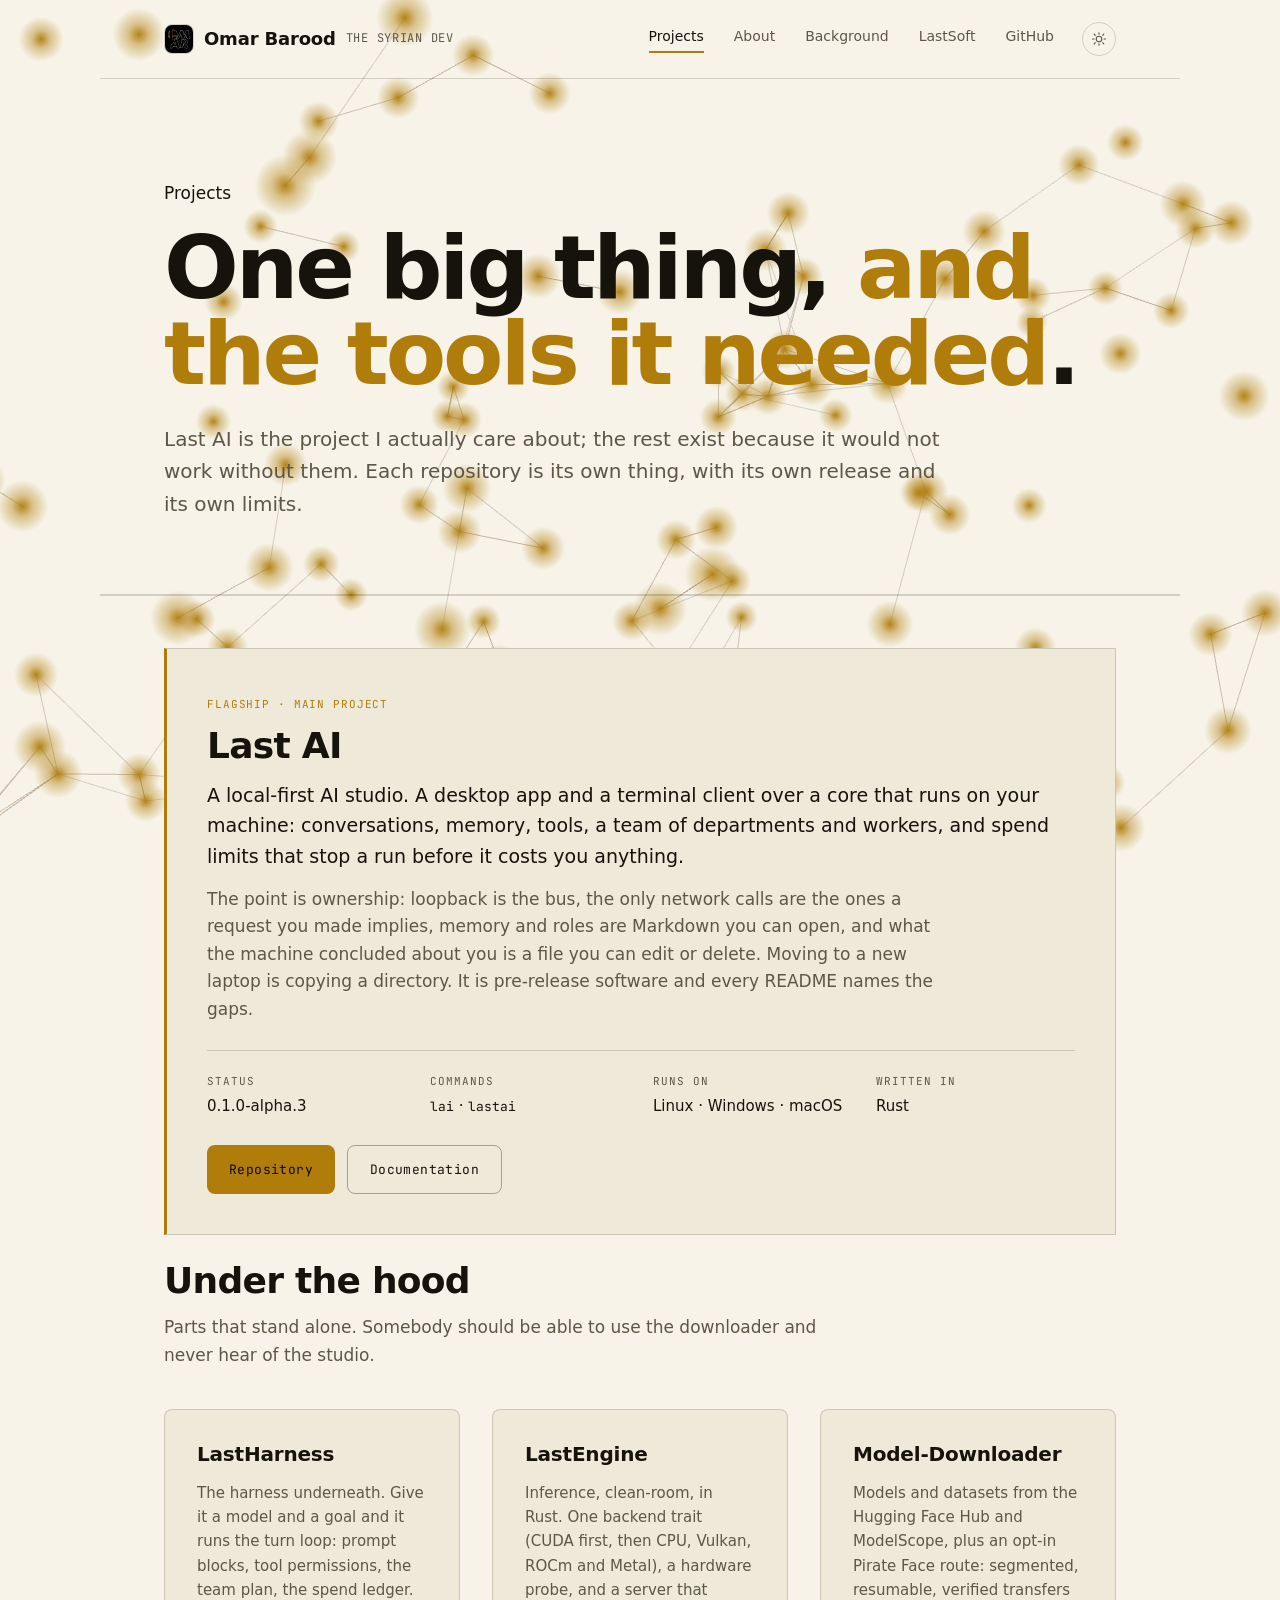
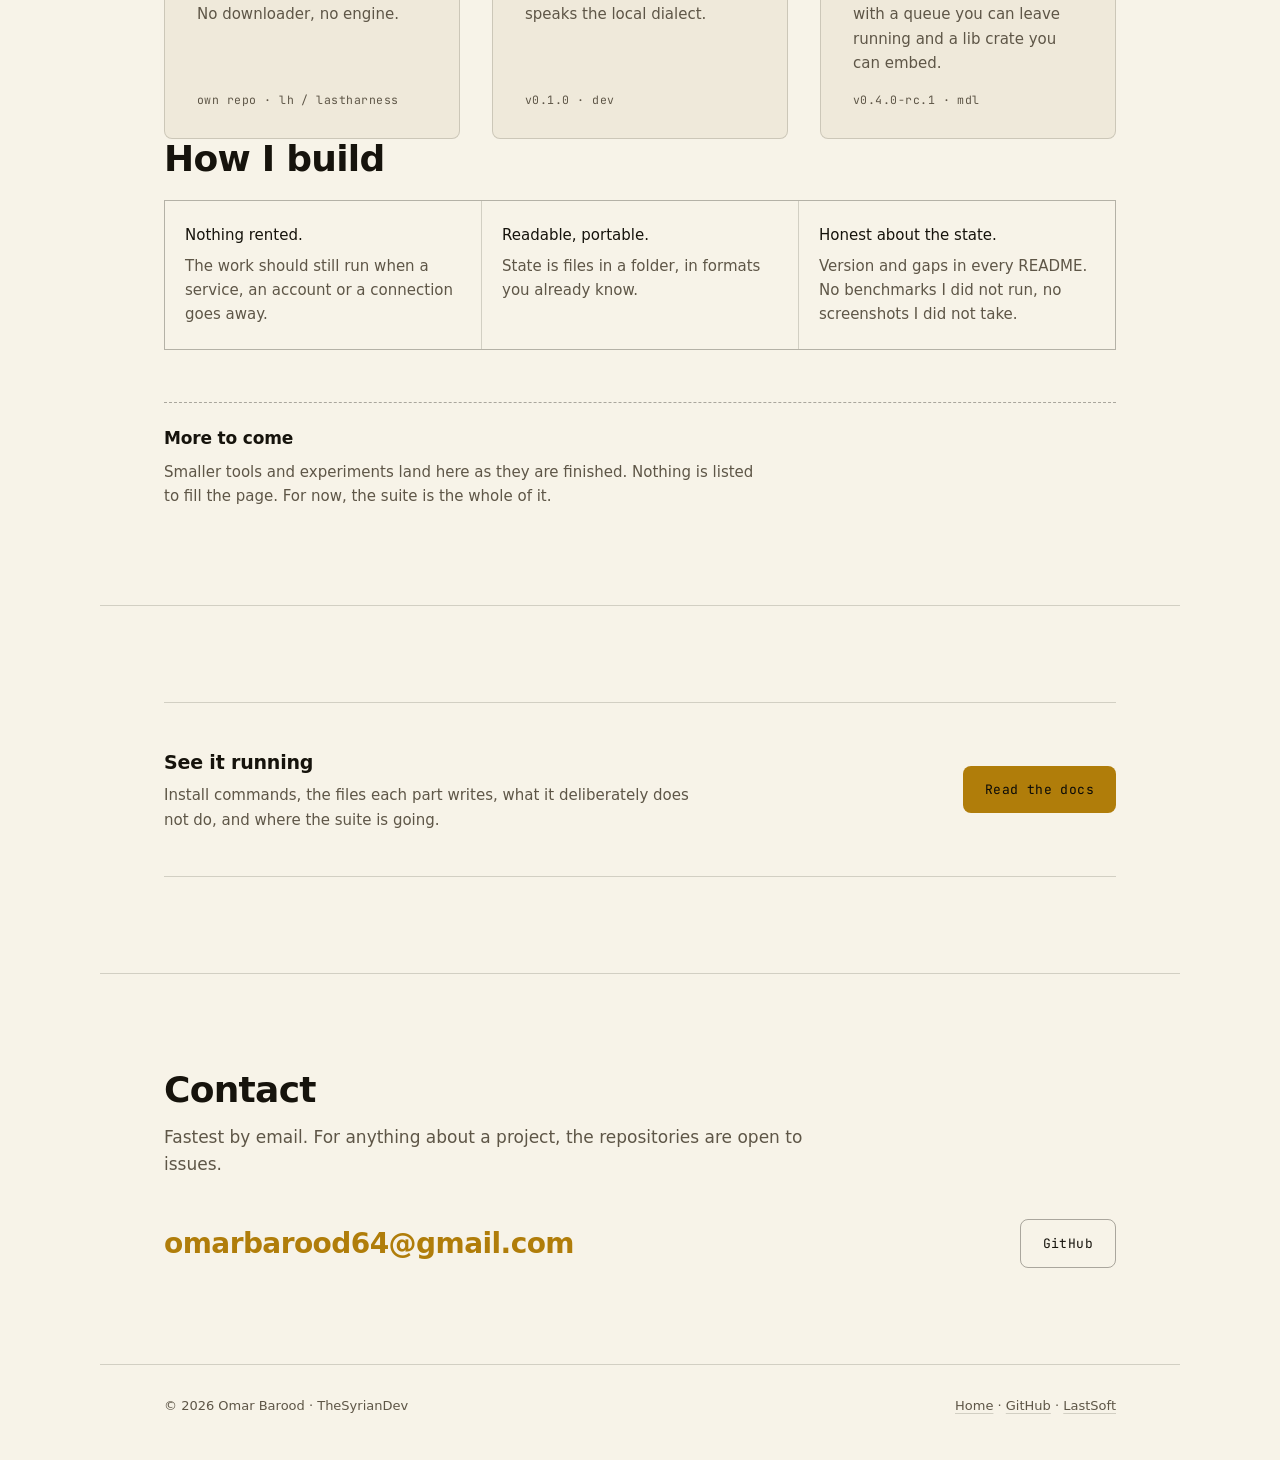
==== commit 4696e1b9: "Add a Three.js particle field behind every page A shared fx.js draws a drifting constellation that r" ====
--- a/projects.html
+++ b/projects.html
@@ -23,6 +23,8 @@
 </script>
 </head>
 <body>
+
+<canvas id="fx" aria-hidden="true"></canvas>
 
 <a class="skip" href="#main">Skip to content</a>
 
@@ -189,5 +191,6 @@
 </footer>
 
 <script src="theme.js" defer></script>
+<script type="module" src="fx.js"></script>
 </body>
 </html>
--- a/style.css
+++ b/style.css
@@ -75,7 +75,9 @@
 
 body {
   margin: 0;
-  background: var(--ground);
+  position: relative;
+  z-index: 0;
+  background: transparent;
   color: var(--ink);
   font-family: var(--text);
   font-size: 17px;
@@ -907,3 +909,13 @@
   .theme, nav.top-nav, .skip { display: none; }
   section { break-inside: avoid; }
 }
+
+/* Page-wide Three.js field, painted behind the content on every page. */
+#fx {
+  position: fixed;
+  inset: 0;
+  width: 100%;
+  height: 100%;
+  z-index: -1;
+  pointer-events: none;
+}
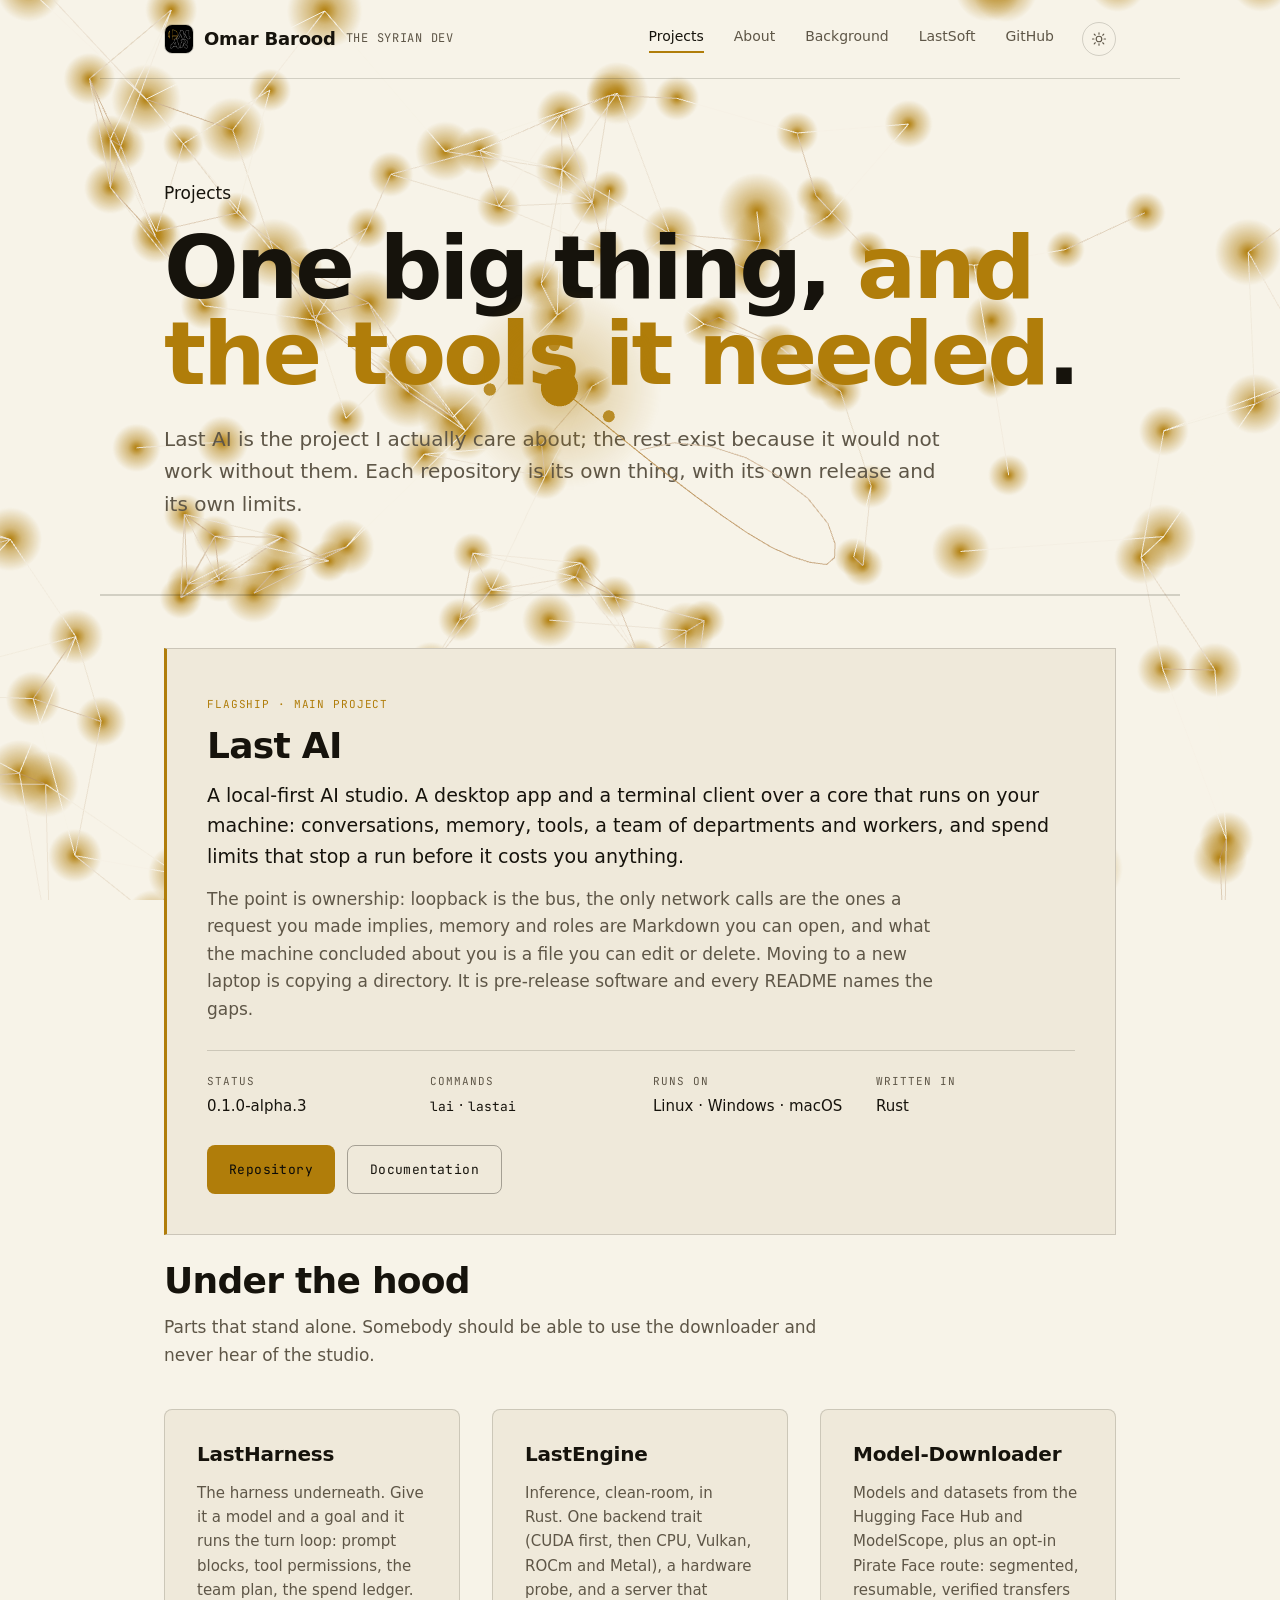
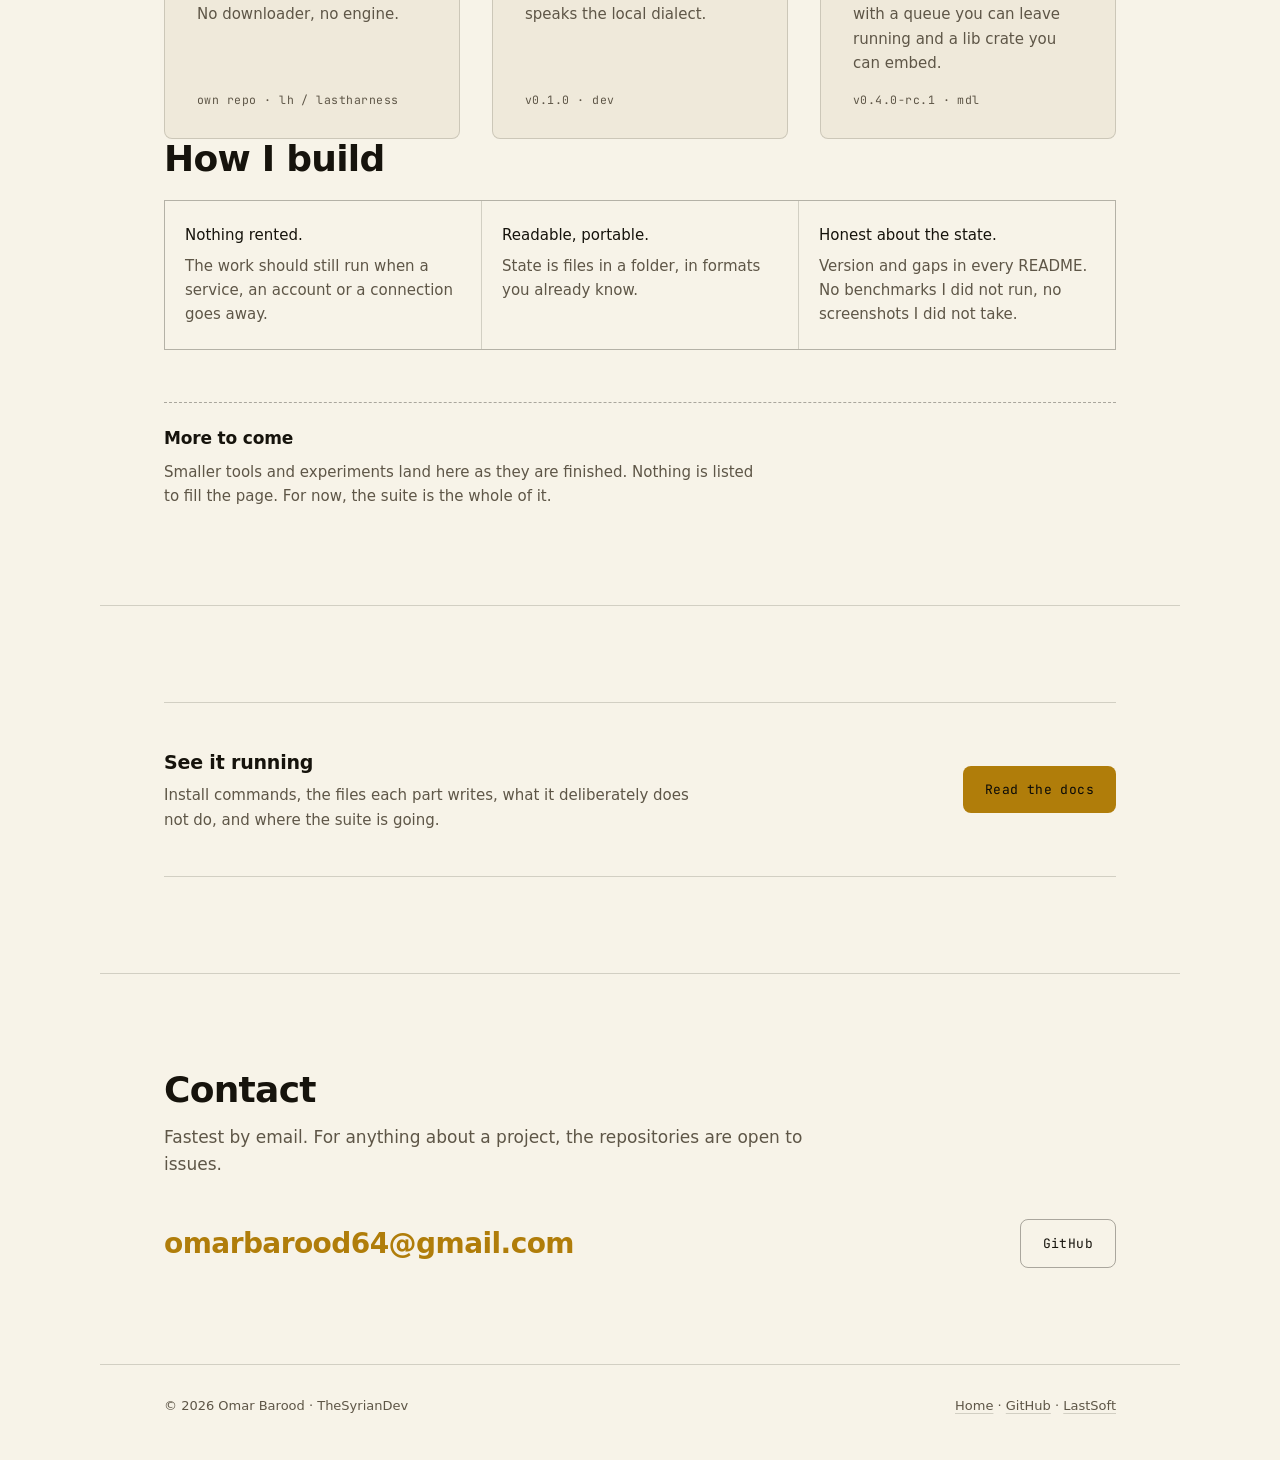
==== commit 32c6c59d: "Make the Three.js effects actually visible The field was too faint to notice, so it gets bigger, bri" ====
--- a/projects.html
+++ b/projects.html
@@ -25,6 +25,7 @@
 <body>
 
 <canvas id="fx" aria-hidden="true"></canvas>
+<canvas id="fx-cursor" aria-hidden="true"></canvas>
 
 <a class="skip" href="#main">Skip to content</a>
 
--- a/style.css
+++ b/style.css
@@ -919,3 +919,12 @@
   z-index: -1;
   pointer-events: none;
 }
+
+#fx-cursor {
+  position: fixed;
+  inset: 0;
+  width: 100%;
+  height: 100%;
+  z-index: 9999;
+  pointer-events: none;
+}
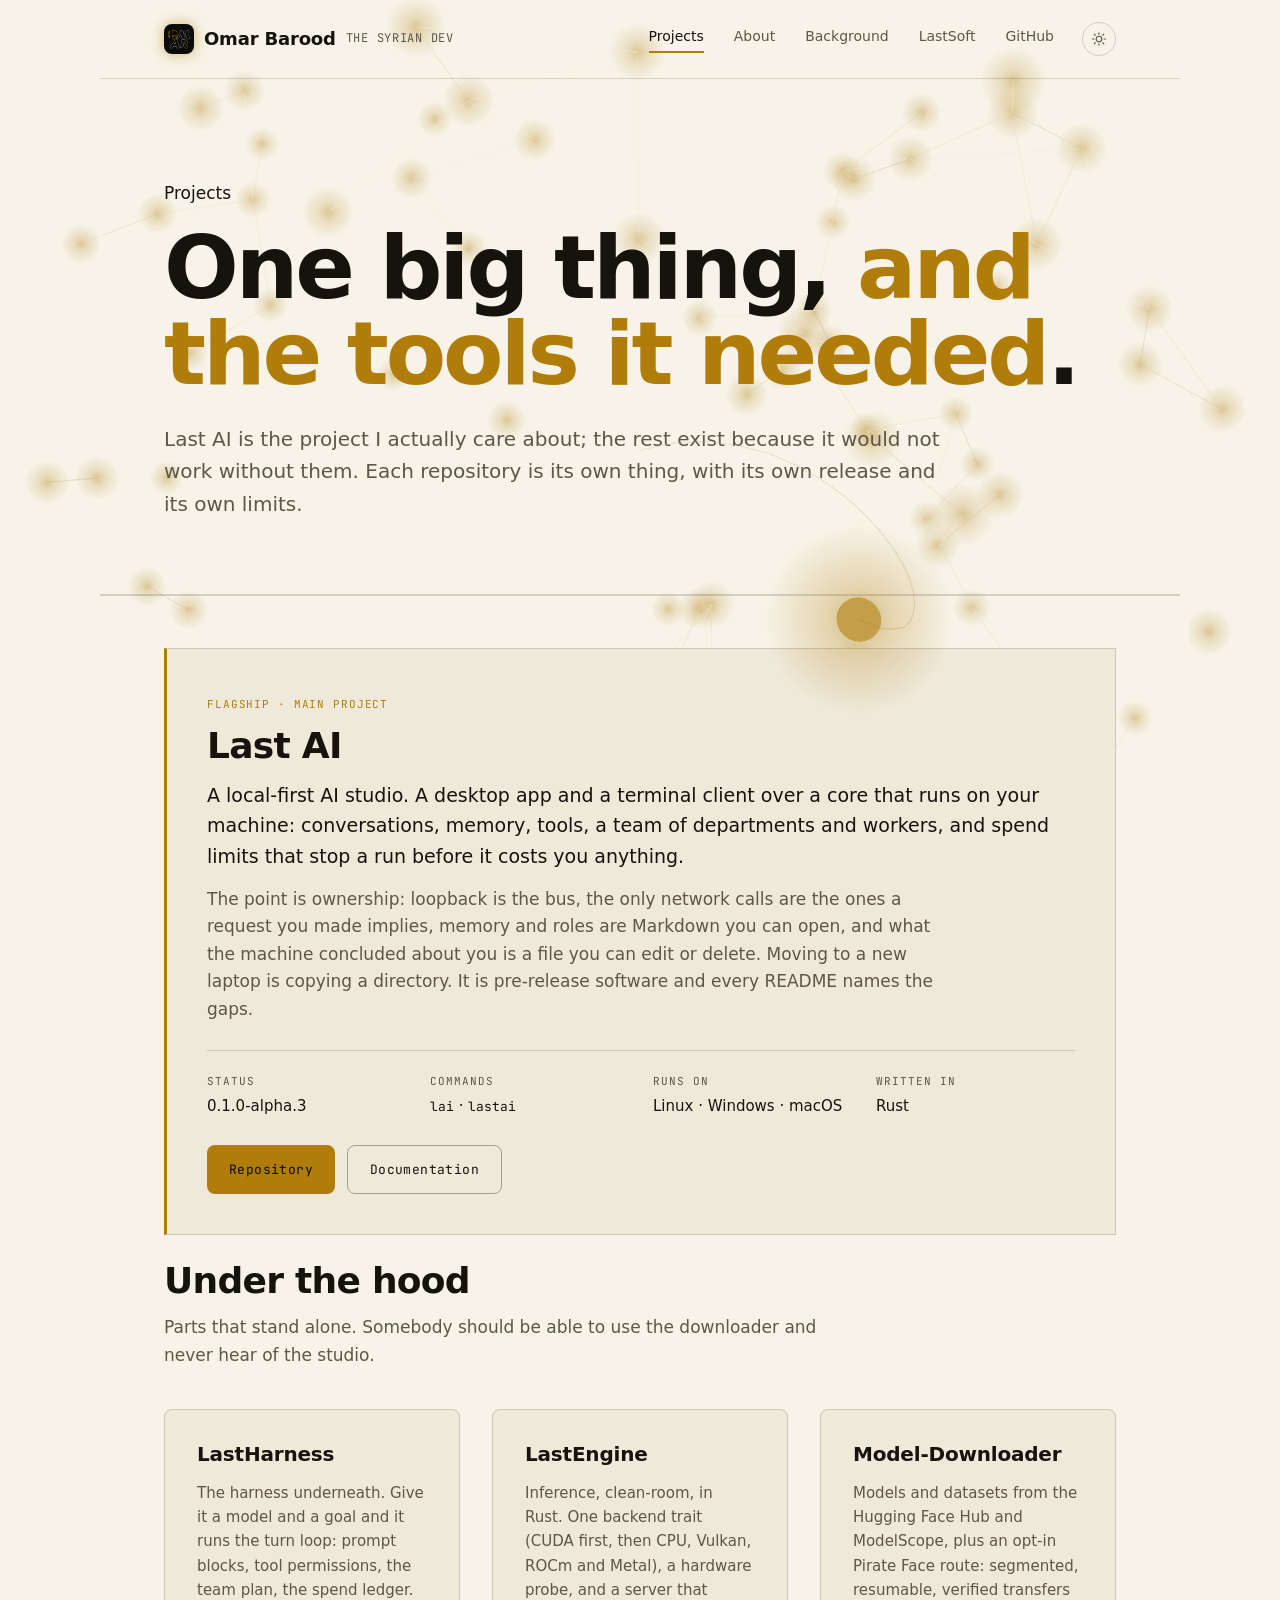
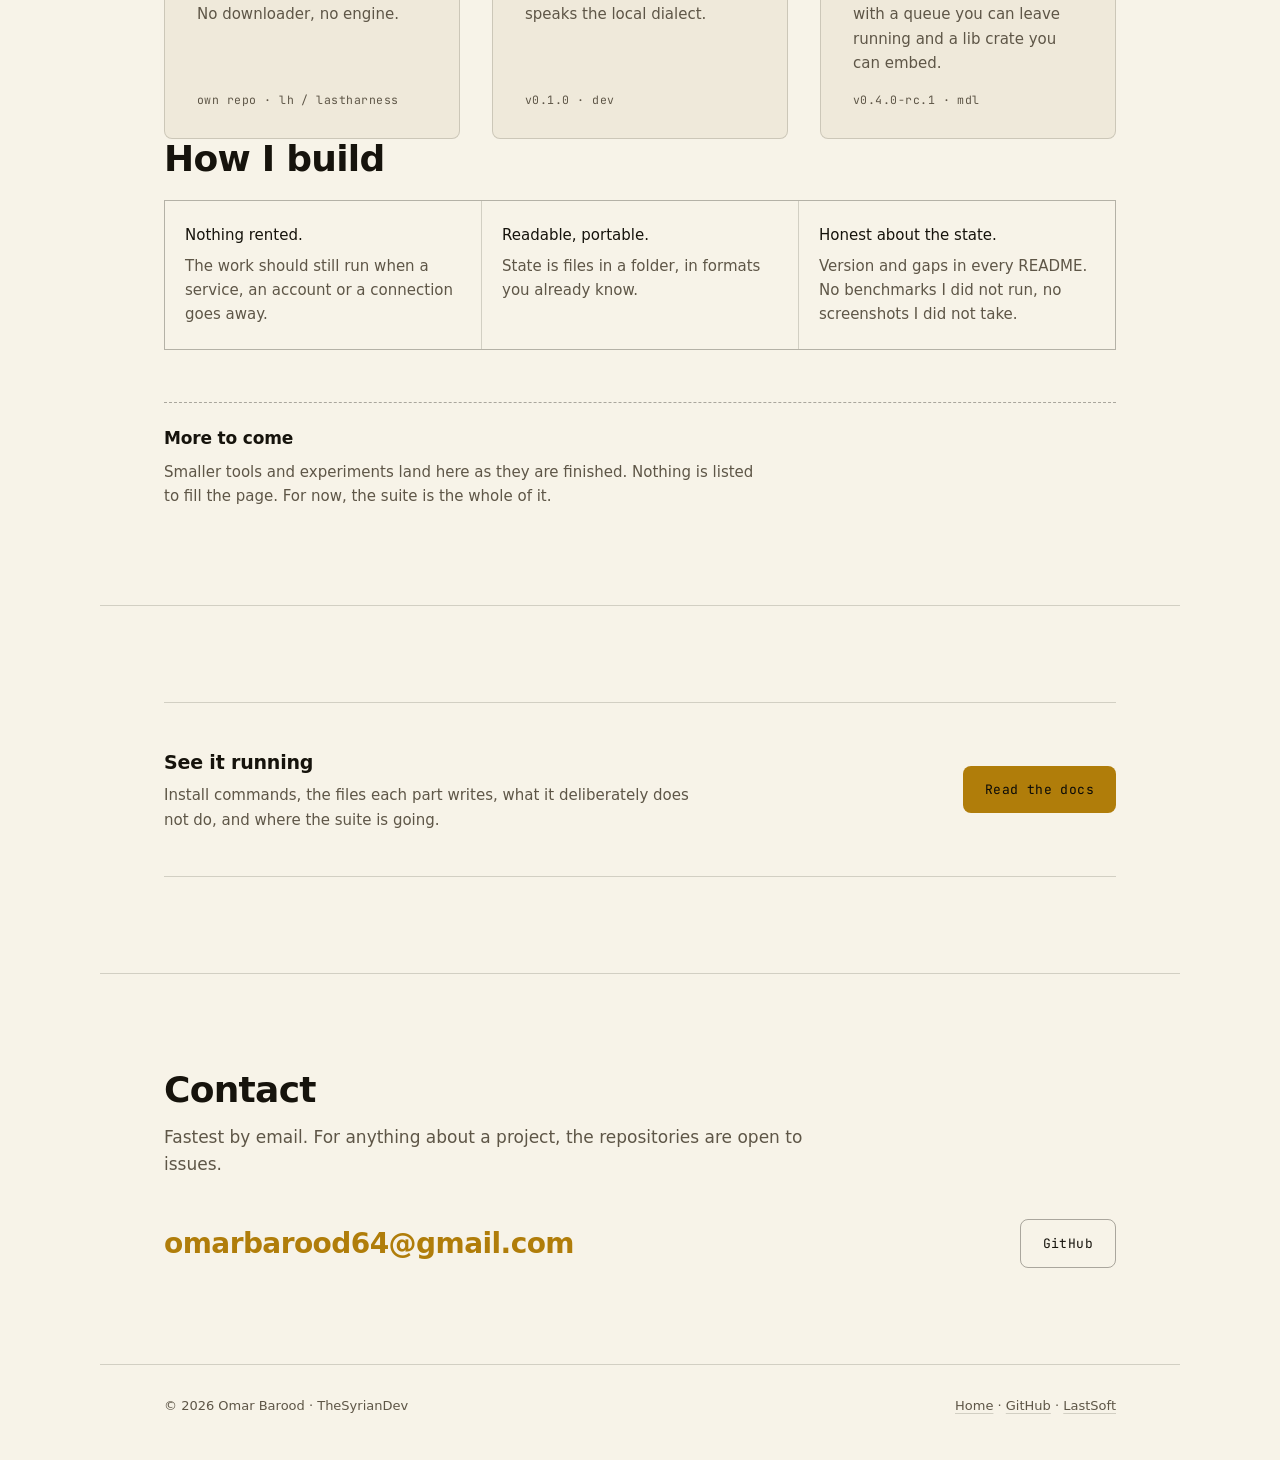
==== commit fa66051d: "Use the backgroundless profile mark with a glow, thin the field Swaps the black-backed pfp for the t" ====
--- a/projects.html
+++ b/projects.html
@@ -6,7 +6,7 @@
 <title>Projects - Omar Barood</title>
 <meta name="description" content="Projects by Omar Barood (TheSyrianDev): Last AI, the local-first AI studio, and the tools under it: LastHarness, LastEngine and Model-Downloader.">
 <meta name="theme-color" content="#f7f3e8">
-<link rel="icon" href="assets/pfp.png" type="image/png">
+<link rel="icon" href="assets/favicon-64.png" type="image/png">
 <link rel="icon" href="assets/favicon-64.png" sizes="64x64" type="image/png">
 <link rel="apple-touch-icon" href="assets/apple-touch-icon.png">
 <link rel="preconnect" href="https://cdn.fontshare.com" crossorigin>
--- a/style.css
+++ b/style.css
@@ -173,6 +173,8 @@
   border: 1px solid var(--hair);
   display: block;
   object-fit: cover;
+  background: #0a0a09;
+  filter: drop-shadow(0 0 7px color-mix(in srgb, var(--accent) 55%, transparent));
 }
 
 .who span {
@@ -389,7 +391,8 @@
   height: auto;
   border-radius: 12px;
   border: 1px solid var(--hair);
-  background: var(--ground);
+  background: #0a0a09;
+  filter: drop-shadow(0 0 26px color-mix(in srgb, var(--accent) 42%, transparent));
 }
 
 /* ---------------------------------------------------------------
